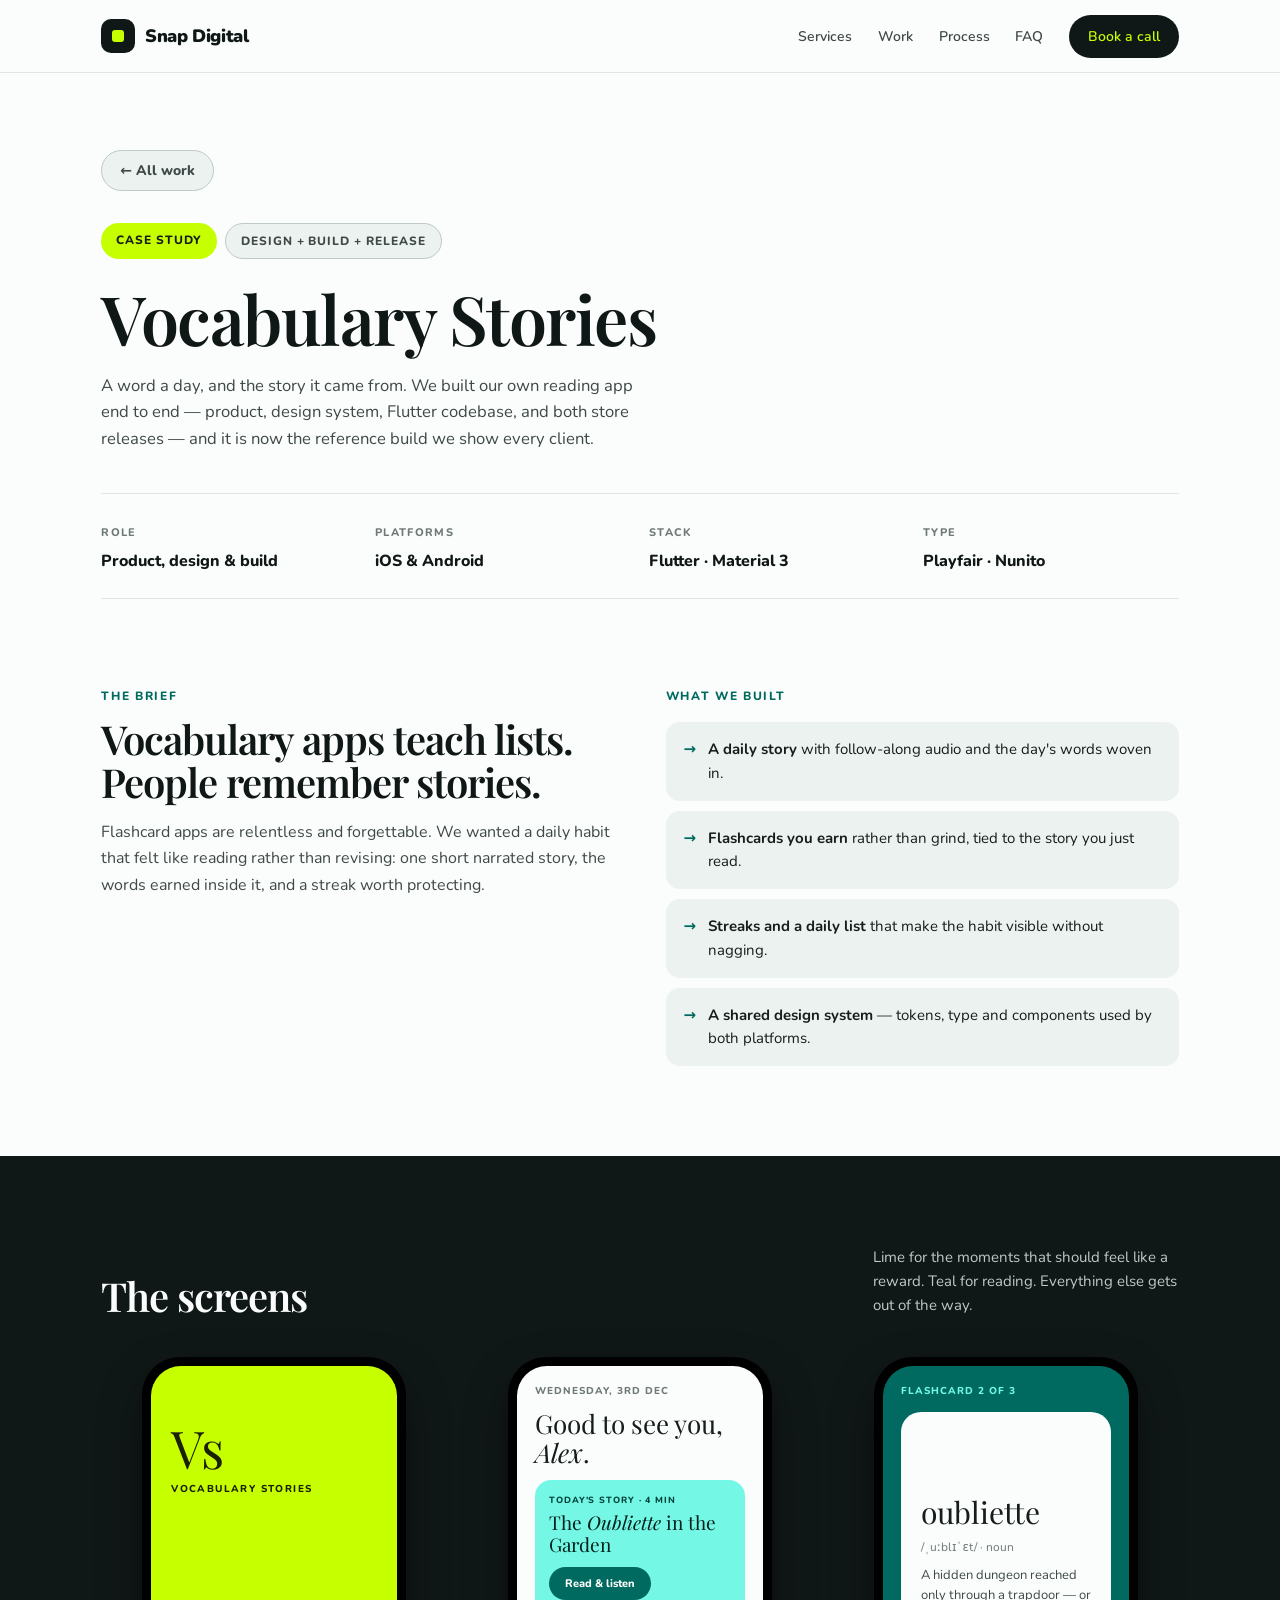
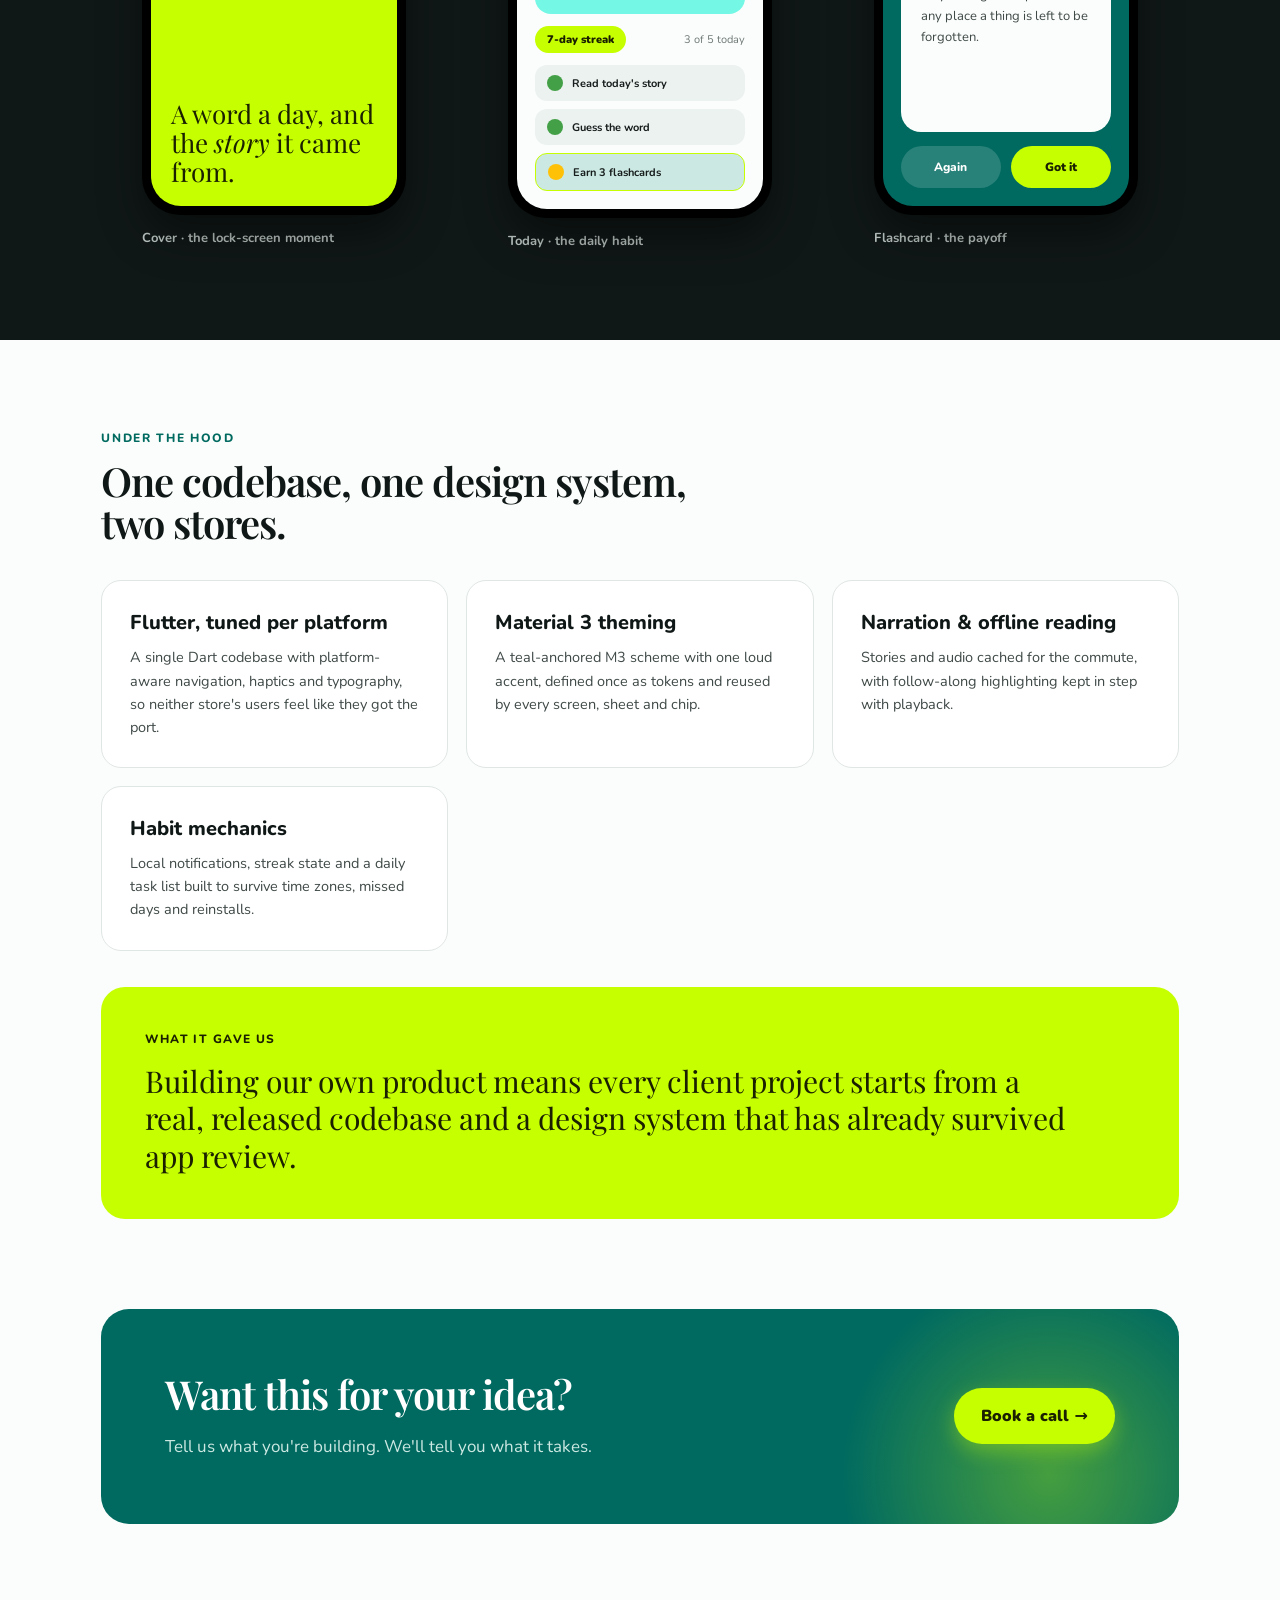
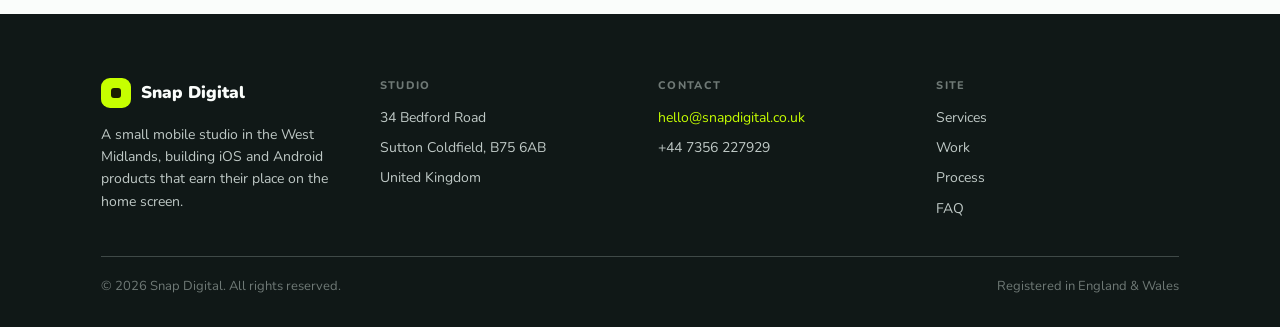
==== vocabulary-stories.html @ cdd76d81 "Redesign: new homepage + Vocabulary Stories case study" ====
<!DOCTYPE html>
<html lang="en">
<head>
<meta charset="UTF-8">
<meta name="viewport" content="width=device-width, initial-scale=1.0">
<title>Vocabulary Stories — case study | Snap Digital</title>
<meta name="description" content="How Snap Digital designed, built and released Vocabulary Stories: a Flutter reading app with narrated stories, streaks and flashcards, on iOS and Android.">
<link rel="canonical" href="https://snapdigital.co.uk/vocabulary-stories.html">
<link rel="preconnect" href="https://fonts.googleapis.com">
<link rel="preconnect" href="https://fonts.gstatic.com" crossorigin>
<link href="https://fonts.googleapis.com/css2?family=Nunito:ital,wght@0,400;0,600;0,700;0,800;0,900;1,700&family=Playfair+Display:ital,wght@0,600;1,600&display=swap" rel="stylesheet">
<link rel="stylesheet" href="styles.css">
</head>
<body>

<header class="site-header">
  <div class="wrap site-header__inner">
    <a class="brand" href="index.html"><span class="brand__mark"><i></i></span> Snap Digital</a>
    <nav class="site-nav" id="siteNav">
      <a href="index.html#services">Services</a>
      <a href="index.html#work">Work</a>
      <a href="index.html#process">Process</a>
      <a href="index.html#faq">FAQ</a>
      <a class="btn btn--sm btn--dark" href="index.html#contact">Book a call</a>
    </nav>
    <button class="menu-btn" id="menuBtn" aria-label="Menu"><span></span><span></span><span></span></button>
  </div>
</header>

<main>
  <section style="padding:clamp(40px,6vw,88px) 0 0">
    <div class="wrap">
      <a class="back" href="index.html#work">← All work</a>
      <div class="chips" style="margin-top:32px">
        <span class="chip" style="background:var(--lime); border:0; font-weight:800; letter-spacing:.08em; font-size:12px">CASE STUDY</span>
        <span class="chip" style="background:var(--surface-2); font-weight:800; letter-spacing:.08em; font-size:12px; color:var(--text-muted)">DESIGN + BUILD + RELEASE</span>
      </div>
      <h1 class="display h1" style="margin-top:24px">Vocabulary Stories</h1>
      <p class="lede" style="margin-top:20px; max-width:56ch">A word a day, and the story it came from. We built our own reading app end to end — product, design system, Flutter codebase, and both store releases — and it is now the reference build we show every client.</p>
      <div class="case-meta">
        <div><span>ROLE</span><p>Product, design &amp; build</p></div>
        <div><span>PLATFORMS</span><p>iOS &amp; Android</p></div>
        <div><span>STACK</span><p>Flutter · Material 3</p></div>
        <div><span>TYPE</span><p>Playfair · Nunito</p></div>
      </div>
    </div>
  </section>

  <section class="section">
    <div class="wrap two-col">
      <div class="reveal">
        <p class="eyebrow">The brief</p>
        <h2 class="display h3" style="margin-top:14px">Vocabulary apps teach lists. People remember stories.</h2>
        <p style="margin-top:16px; font-size:16px; line-height:1.65; color:var(--text-muted)">Flashcard apps are relentless and forgettable. We wanted a daily habit that felt like reading rather than revising: one short narrated story, the words earned inside it, and a streak worth protecting.</p>
      </div>
      <div class="reveal">
        <p class="eyebrow">What we built</p>
        <ul class="bullets">
          <li><span><strong>A daily story</strong> with follow-along audio and the day's words woven in.</span></li>
          <li><span><strong>Flashcards you earn</strong> rather than grind, tied to the story you just read.</span></li>
          <li><span><strong>Streaks and a daily list</strong> that make the habit visible without nagging.</span></li>
          <li><span><strong>A shared design system</strong> — tokens, type and components used by both platforms.</span></li>
        </ul>
      </div>
    </div>
  </section>

  <section class="section section--dark">
    <div class="wrap">
      <div class="section-head reveal">
        <h2 class="display h3">The screens</h2>
        <p>Lime for the moments that should feel like a reward. Teal for reading. Everything else gets out of the way.</p>
      </div>
      <div class="screens reveal">
        <figure>
          <div class="phone">
            <div class="phone__screen" style="background:var(--lime)">
              <div class="vs-mark" style="margin-top:36px">Vs</div>
              <div class="vs-name">VOCABULARY STORIES</div>
              <p class="vs-strap">A word a day, and the <em>story</em> it came from.</p>
            </div>
          </div>
          <figcaption>Cover · the lock-screen moment</figcaption>
        </figure>
        <figure>
          <div class="phone">
            <div class="phone__screen" style="background:var(--surface); gap:12px; padding:18px">
              <p class="mini-label">WEDNESDAY, 3RD DEC</p>
              <p class="mini-greet" style="font-size:26px">Good to see you, <em>Alex</em>.</p>
              <div class="story-card">
                <p class="story-card__kicker">TODAY'S STORY · 4 MIN</p>
                <p class="story-card__title">The <em>Oubliette</em> in the Garden</p>
                <span class="story-card__btn">Read &amp; listen</span>
              </div>
              <div style="display:flex; align-items:center; justify-content:space-between">
                <span class="streak">7-day streak</span>
                <span style="font-size:11px; color:var(--text-faint)">3 of 5 today</span>
              </div>
              <ul class="task-list">
                <li class="task"><i></i> Read today's story</li>
                <li class="task"><i></i> Guess the word</li>
                <li class="task task--next"><i></i> Earn 3 flashcards</li>
              </ul>
            </div>
          </div>
          <figcaption>Today · the daily habit</figcaption>
        </figure>
        <figure>
          <div class="phone">
            <div class="phone__screen" style="background:var(--teal); gap:14px; padding:18px">
              <p style="font-size:10px; font-weight:800; letter-spacing:.1em; color:var(--mint)">FLASHCARD 2 OF 3</p>
              <div style="border-radius:20px; background:var(--surface); padding:20px; flex:1; display:flex; flex-direction:column; justify-content:center; gap:10px">
                <p style="font-family:var(--display); font-size:30px; line-height:1.05">oubliette</p>
                <p style="font-size:12px; color:var(--text-faint)">/ˌuːblɪˈɛt/ · noun</p>
                <p style="font-size:13px; line-height:1.6; color:var(--text-muted)">A hidden dungeon reached only through a trapdoor — or any place a thing is left to be forgotten.</p>
              </div>
              <div style="display:flex; gap:10px">
                <span style="flex:1; text-align:center; padding:13px; border-radius:999px; background:rgba(255,255,255,.16); color:#fff; font-size:12px; font-weight:800">Again</span>
                <span style="flex:1; text-align:center; padding:13px; border-radius:999px; background:var(--lime); color:var(--lime-ink); font-size:12px; font-weight:900">Got it</span>
              </div>
            </div>
          </div>
          <figcaption>Flashcard · the payoff</figcaption>
        </figure>
      </div>
    </div>
  </section>

  <section class="section">
    <div class="wrap">
      <div class="reveal">
        <p class="eyebrow">Under the hood</p>
        <h2 class="display h3" style="margin-top:14px; max-width:26ch">One codebase, one design system, two stores.</h2>
      </div>
      <div class="grid reveal" style="margin-top:36px">
        <article class="card">
          <h3 style="margin-top:0">Flutter, tuned per platform</h3>
          <p>A single Dart codebase with platform-aware navigation, haptics and typography, so neither store's users feel like they got the port.</p>
        </article>
        <article class="card">
          <h3 style="margin-top:0">Material 3 theming</h3>
          <p>A teal-anchored M3 scheme with one loud accent, defined once as tokens and reused by every screen, sheet and chip.</p>
        </article>
        <article class="card">
          <h3 style="margin-top:0">Narration &amp; offline reading</h3>
          <p>Stories and audio cached for the commute, with follow-along highlighting kept in step with playback.</p>
        </article>
        <article class="card">
          <h3 style="margin-top:0">Habit mechanics</h3>
          <p>Local notifications, streak state and a daily task list built to survive time zones, missed days and reinstalls.</p>
        </article>
      </div>
      <div class="quote reveal">
        <div>WHAT IT GAVE US</div>
        <p>Building our own product means every client project starts from a real, released codebase and a design system that has already survived app review.</p>
      </div>
    </div>
  </section>

  <section style="padding:0 0 clamp(56px,7vw,96px)">
    <div class="wrap">
      <div class="cta reveal" style="display:flex; flex-wrap:wrap; gap:24px; align-items:center; justify-content:space-between">
        <div style="position:relative; z-index:1">
          <h2 style="font-size:clamp(26px,3.2vw,40px)">Want this for your idea?</h2>
          <p>Tell us what you're building. We'll tell you what it takes.</p>
        </div>
        <a class="btn btn--lime" style="position:relative; z-index:1" href="index.html#contact">Book a call →</a>
      </div>
    </div>
  </section>
</main>

<footer class="site-footer">
  <div class="wrap">
    <div class="grid-4">
      <div>
        <span class="footer-brand"><span class="footer-brand__mark"><i></i></span> Snap Digital</span>
        <p style="margin-top:16px; max-width:34ch">A small mobile studio in the West Midlands, building iOS and Android products that earn their place on the home screen.</p>
      </div>
      <div>
        <h4>STUDIO</h4>
        <ul><li>34 Bedford Road</li><li>Sutton Coldfield, B75 6AB</li><li>United Kingdom</li></ul>
      </div>
      <div>
        <h4>CONTACT</h4>
        <ul>
          <li><a class="lime" href="mailto:hello@snapdigital.co.uk">hello@snapdigital.co.uk</a></li>
          <li><a href="tel:+447356227929">+44 7356 227929</a></li>
        </ul>
      </div>
      <div>
        <h4>SITE</h4>
        <ul>
          <li><a href="index.html#services">Services</a></li>
          <li><a href="index.html#work">Work</a></li>
          <li><a href="index.html#process">Process</a></li>
          <li><a href="index.html#faq">FAQ</a></li>
        </ul>
      </div>
    </div>
    <div class="footer-bottom">
      <span>© 2026 Snap Digital. All rights reserved.</span>
      <span>Registered in England &amp; Wales</span>
    </div>
  </div>
</footer>

<button class="to-top" id="toTop" aria-label="Back to top">↑</button>
<script src="site.js"></script>
</body>
</html>
---- styles.css ----
/* Snap Digital — redesign 2026
   Palette, type and spacing taken from the Vocabulary Stories design system. */

:root {
  --lime: #C6FF00;
  --lime-ink: #1A2000;
  --ink: #101817;
  --teal: #006A60;
  --teal-deep: #00443E;
  --mint: #74F8E5;
  --mint-soft: #CCE8E2;
  --surface: #FAFDFB;
  --surface-2: #ECF2F0;
  --line: #E0E6E4;
  --line-2: #BFC9C6;
  --text: #161D1C;
  --text-muted: #3F4947;
  --text-faint: #6F7976;
  --display: 'Playfair Display', Georgia, serif;
  --body: 'Nunito', system-ui, -apple-system, sans-serif;
  --ease: cubic-bezier(.2, 0, 0, 1);
}

*, *::before, *::after { box-sizing: border-box; }
html { scroll-behavior: smooth; }
body {
  margin: 0;
  background: var(--surface);
  color: var(--text);
  font-family: var(--body);
  -webkit-font-smoothing: antialiased;
  text-rendering: optimizeLegibility;
  overflow-x: hidden;
}
h1, h2, h3, h4, p, ul { margin: 0; }
ul { padding: 0; list-style: none; }
img { max-width: 100%; display: block; }
a { color: var(--teal); text-decoration: none; transition: color .2s var(--ease); }
a:hover { color: var(--teal-deep); }
button { font-family: inherit; cursor: pointer; }

.wrap { max-width: 1180px; margin: 0 auto; padding: 0 clamp(20px, 4vw, 56px); }
.section { padding: clamp(56px, 7vw, 104px) 0; }
.eyebrow { font-size: 12px; font-weight: 800; letter-spacing: .14em; color: var(--teal); text-transform: uppercase; }
.eyebrow--lime { color: var(--lime); }
.display {
  font-family: var(--display); font-weight: 600; line-height: 1.06;
  letter-spacing: -1px; color: var(--ink); text-wrap: pretty;
}
.h1 { font-size: clamp(38px, 5.4vw, 68px); line-height: 1.03; letter-spacing: -1.5px; }
.h2 { font-size: clamp(30px, 3.6vw, 46px); }
.h3 { font-size: clamp(26px, 3.2vw, 40px); }
.lede { font-size: clamp(16px, 1.3vw, 19px); line-height: 1.6; color: var(--text-muted); text-wrap: pretty; }
.mark { background: linear-gradient(180deg, transparent 62%, var(--lime) 62%); font-style: italic; }

/* Buttons ---------------------------------------------------------------- */
.btn {
  display: inline-flex; align-items: center; gap: 10px;
  padding: 16px 26px; border-radius: 999px; border: 1px solid transparent;
  font-weight: 800; font-size: 16px; transition: all .22s var(--ease);
}
.btn--lime { background: var(--lime); color: var(--lime-ink); font-weight: 900; box-shadow: 0 8px 20px rgba(198,255,0,.35); }
.btn--lime:hover { background: #B2E600; color: var(--lime-ink); transform: translateY(-2px); }
.btn--ghost { border-color: var(--ink); color: var(--ink); }
.btn--ghost:hover { background: var(--ink); color: var(--surface); }
.btn--sm { padding: 11px 18px; font-size: 14px; font-weight: 800; }
.btn--dark { background: var(--ink); color: var(--lime); }
.btn--dark:hover { background: var(--teal); color: var(--lime); }
.btn--onteal { border-color: rgba(255,255,255,.45); color: #fff; }
.btn--onteal:hover { background: rgba(255,255,255,.14); color: #fff; }

/* Header ----------------------------------------------------------------- */
.site-header {
  position: sticky; top: 0; z-index: 60;
  background: rgba(250,253,251,.85); backdrop-filter: blur(14px);
  border-bottom: 1px solid var(--line);
}
.site-header__inner { display: flex; align-items: center; justify-content: space-between; gap: 24px; height: 72px; }
.brand { display: flex; align-items: center; gap: 10px; font-weight: 900; font-size: 18px; letter-spacing: -.4px; color: var(--ink); }
.brand:hover { color: var(--ink); }
.brand__mark { width: 34px; height: 34px; border-radius: 10px; background: var(--ink); display: grid; place-items: center; }
.brand__mark i { width: 12px; height: 12px; border-radius: 3px; background: var(--lime); display: block; }
.site-nav { display: flex; align-items: center; gap: clamp(14px, 2vw, 30px); }
.site-nav a { font-weight: 600; font-size: 14px; color: var(--text-muted); }
.site-nav a:hover { color: var(--ink); }
.site-nav a.btn { color: var(--lime); }
.menu-btn { display: none; width: 44px; height: 44px; border: 1px solid var(--line-2); border-radius: 12px; background: transparent; }
.menu-btn span { display: block; width: 18px; height: 2px; margin: 3px auto; background: var(--ink); }

/* Hero ------------------------------------------------------------------- */
.hero { position: relative; padding: clamp(48px, 7vw, 104px) 0 clamp(40px, 5vw, 72px); overflow: hidden; }
.hero__glow {
  position: absolute; top: -140px; right: -120px; width: 520px; height: 520px; border-radius: 999px;
  background: radial-gradient(circle, rgba(198,255,0,.42), rgba(198,255,0,0) 68%);
  animation: glow 9s ease-in-out infinite; pointer-events: none;
}
.hero__grid { position: relative; display: grid; grid-template-columns: 1fr; gap: clamp(32px, 5vw, 64px); align-items: center; }
.pill {
  display: inline-flex; align-items: center; gap: 9px; padding: 7px 14px 7px 10px; border-radius: 999px;
  background: var(--surface-2); border: 1px solid var(--line-2);
  font-size: 12px; font-weight: 700; letter-spacing: .06em; text-transform: uppercase; color: var(--text-muted);
}
.pill i { width: 8px; height: 8px; border-radius: 999px; background: #43A047; animation: blink 2.4s ease-in-out infinite; }
.hero__cta { display: flex; flex-wrap: wrap; gap: 12px; margin-top: 32px; }
.hero__note { margin-top: 16px; font-size: 13px; color: var(--text-faint); }
.hero__art { position: relative; display: flex; justify-content: center; align-items: flex-end; gap: 16px; min-height: 480px; }
.hero__art::before { content: ""; position: absolute; inset: auto 0 0 0; height: 320px; border-radius: 32px; background: var(--surface-2); }

/* Phone mockups ---------------------------------------------------------- */
.phone { position: relative; border-radius: 38px; background: var(--ink); padding: 9px; box-shadow: 0 26px 60px rgba(0,0,0,.26); flex: 0 1 auto; }
.phone__screen { border-radius: 30px; overflow: hidden; padding: 20px; display: flex; flex-direction: column; }
.phone--a { width: clamp(190px, 46%, 246px); animation: float 8s ease-in-out infinite; }
.phone--a .phone__screen { background: var(--lime); min-height: 470px; }
.phone--b { width: clamp(165px, 40%, 214px); margin-bottom: 38px; animation: float-b 8s ease-in-out infinite; }
.phone--b .phone__screen { background: var(--surface); min-height: 420px; gap: 12px; padding: 16px; }
.status { display: flex; justify-content: space-between; align-items: center; font-size: 12px; font-weight: 800; color: var(--lime-ink); }
.status__notch { width: 62px; height: 18px; border-radius: 999px; background: var(--lime-ink); }
.status__battery { width: 24px; height: 12px; border-radius: 3px; border: 1.5px solid var(--lime-ink); padding: 1.5px; }
.status__battery i { display: block; width: 70%; height: 100%; border-radius: 1px; background: var(--lime-ink); }
.vs-mark { font-family: var(--display); font-size: 52px; line-height: 1; color: var(--lime-ink); margin-top: 34px; }
.vs-name { margin-top: 8px; font-size: 10px; font-weight: 800; letter-spacing: .14em; color: var(--lime-ink); }
.vs-strap { margin-top: auto; font-family: var(--display); font-size: 26px; line-height: 1.12; color: var(--lime-ink); }
.mini-label { font-size: 10px; font-weight: 800; letter-spacing: .1em; color: var(--text-faint); }
.mini-greet { font-family: var(--display); font-size: 24px; line-height: 1.1; color: var(--text); }
.story-card { border-radius: 16px; background: var(--mint); padding: 14px; }
.story-card__kicker { font-size: 9px; font-weight: 800; letter-spacing: .1em; color: var(--teal-deep); }
.story-card__title { margin-top: 6px; font-family: var(--display); font-size: 19px; line-height: 1.15; color: #00201C; }
.story-card__btn { margin-top: 12px; display: inline-flex; padding: 9px 16px; border-radius: 999px; background: var(--teal); color: #fff; font-size: 11px; font-weight: 800; }
.streak { display: inline-flex; align-self: flex-start; padding: 6px 12px; border-radius: 999px; background: var(--lime); font-size: 11px; font-weight: 900; color: var(--lime-ink); }
.task-list { display: flex; flex-direction: column; gap: 8px; }
.task { display: flex; align-items: center; gap: 9px; padding: 10px 12px; border-radius: 12px; background: var(--surface-2); font-size: 11px; font-weight: 700; }
.task i { width: 16px; height: 16px; border-radius: 999px; background: #43A047; }
.task--next { background: var(--mint-soft); border: 1px solid var(--lime); }
.task--next i { background: #FFC107; }

/* Marquee ---------------------------------------------------------------- */
.marquee { background: var(--ink); padding: 18px 0; overflow: hidden; border-top: 1px solid var(--line); border-bottom: 1px solid var(--line); }
.marquee__track { display: flex; width: max-content; animation: scroll 28s linear infinite; }
.marquee__group { display: flex; align-items: center; gap: 40px; padding-right: 40px; }
.marquee__group span { font-size: 14px; font-weight: 800; letter-spacing: .14em; color: #DAE5E2; white-space: nowrap; }
.marquee__group span.on { color: var(--lime); }
.marquee__group span.alt { color: var(--mint); }
.marquee__group b { color: #4A635F; font-weight: 400; }

/* Cards ------------------------------------------------------------------ */
.grid { display: grid; grid-template-columns: repeat(auto-fit, minmax(min(268px, 100%), 1fr)); gap: 18px; }
.card { padding: 28px; border-radius: 20px; background: #fff; border: 1px solid var(--line); transition: transform .24s var(--ease), box-shadow .24s var(--ease); }
.card:hover { transform: translateY(-6px); box-shadow: 0 14px 30px rgba(0,0,0,.10); }
.card__num { width: 44px; height: 44px; border-radius: 14px; background: var(--mint-soft); display: grid; place-items: center; font-weight: 900; color: var(--teal-deep); }
.card h3 { margin-top: 20px; font-size: 20px; font-weight: 800; color: var(--ink); }
.card p { margin-top: 10px; font-size: 14.5px; line-height: 1.6; color: var(--text-muted); }
.card--dark { background: var(--ink); border-color: var(--ink); }
.card--dark .card__num { background: var(--lime); color: var(--lime-ink); }
.card--dark h3 { color: var(--surface); }
.card--dark p { color: var(--line-2); }
.card--wide { grid-column: 1 / -1; background: var(--surface-2); border-color: var(--line-2); display: flex; flex-wrap: wrap; gap: 20px; align-items: center; justify-content: space-between; }
.card--wide:hover { transform: none; box-shadow: none; }
.chips { display: flex; flex-wrap: wrap; gap: 8px; }
.chip { padding: 9px 15px; border-radius: 999px; background: #fff; border: 1px solid var(--line-2); font-size: 13px; font-weight: 700; }
.section-head { display: flex; flex-wrap: wrap; gap: 24px; align-items: flex-end; justify-content: space-between; }
.section-head p { max-width: 34ch; font-size: 15px; line-height: 1.6; color: var(--text-muted); }

/* Work ------------------------------------------------------------------- */
.section--dark { background: var(--ink); }
.section--dark .display { color: var(--surface); }
.section--dark .section-head p { color: var(--line-2); }
.case {
  display: grid; grid-template-columns: repeat(auto-fit, minmax(min(300px, 100%), 1fr));
  border-radius: 28px; overflow: hidden; background: var(--lime); transition: transform .3s var(--ease);
}
.case:hover { transform: translateY(-6px); }
.case__body { padding: clamp(28px, 4vw, 48px); display: flex; flex-direction: column; justify-content: space-between; gap: 32px; }
.case__tag { display: inline-flex; padding: 6px 13px; border-radius: 999px; background: var(--lime-ink); color: var(--lime); font-size: 11px; font-weight: 800; letter-spacing: .1em; }
.case__title { margin-top: 24px; font-family: var(--display); font-weight: 600; font-size: clamp(30px, 3.4vw, 44px); line-height: 1.05; letter-spacing: -1px; color: var(--lime-ink); }
.case__body p { margin-top: 16px; max-width: 44ch; font-size: 16px; line-height: 1.6; color: var(--lime-ink); }
.case__meta { display: flex; flex-wrap: wrap; gap: 8px; align-items: center; }
.case__meta .chip { background: rgba(26,32,0,.1); border: 0; font-weight: 800; color: var(--lime-ink); }
.case__more { margin-left: auto; font-weight: 900; color: var(--lime-ink); }
.case__art { position: relative; min-height: 320px; background: var(--lime-ink); display: flex; align-items: flex-end; justify-content: center; padding: 36px 24px 0; }
.nda { margin-top: 18px; padding: 24px 28px; border-radius: 20px; border: 1px dashed #4A635F; display: flex; flex-wrap: wrap; gap: 16px; align-items: center; justify-content: space-between; }
.nda p { max-width: 62ch; font-size: 15px; line-height: 1.6; color: var(--line-2); }
.nda a { font-weight: 800; color: var(--lime); }
.nda a:hover { color: var(--surface); }

/* Process ---------------------------------------------------------------- */
.step { padding: 26px; border-radius: 20px; background: var(--surface-2); border-top: 4px solid var(--teal); }
.step__num { font-size: 12px; font-weight: 800; letter-spacing: .1em; color: var(--teal); }
.step h3 { margin-top: 12px; font-size: 19px; font-weight: 800; color: var(--ink); }
.step p { margin-top: 10px; font-size: 14px; line-height: 1.6; color: var(--text-muted); }
.step--dark { background: var(--ink); border-top-color: var(--lime); }
.step--dark .step__num { color: var(--lime); }
.step--dark h3 { color: var(--surface); }
.step--dark p { color: var(--line-2); }

/* FAQ -------------------------------------------------------------------- */
.section--tint { background: var(--surface-2); }
.faq { max-width: 900px; margin: 40px auto 0; display: flex; flex-direction: column; gap: 10px; }
.faq__item { border-radius: 16px; background: var(--surface); border: 1px solid var(--line-2); overflow: hidden; }
.faq__q {
  width: 100%; display: flex; gap: 16px; align-items: center; justify-content: space-between;
  padding: 20px 22px; background: transparent; border: 0; text-align: left;
  font-size: 16.5px; font-weight: 800; color: var(--ink);
}
.faq__q span { font-size: 22px; color: var(--teal); transition: transform .2s var(--ease); }
.faq__item.open .faq__q span { transform: rotate(45deg); }
.faq__a { display: none; padding: 0 22px 22px; font-size: 15px; line-height: 1.65; color: var(--text-muted); }
.faq__item.open .faq__a { display: block; }

/* Contact / CTA ---------------------------------------------------------- */
.cta { position: relative; overflow: hidden; border-radius: 28px; background: var(--teal); padding: clamp(32px, 5vw, 64px); }
.cta::after {
  content: ""; position: absolute; bottom: -160px; right: -80px; width: 420px; height: 420px; border-radius: 999px;
  background: radial-gradient(circle, rgba(198,255,0,.35), rgba(198,255,0,0) 70%); animation: glow 11s ease-in-out infinite;
}
.cta__grid { position: relative; z-index: 1; display: grid; grid-template-columns: repeat(auto-fit, minmax(min(300px, 100%), 1fr)); gap: 40px; align-items: center; }
.cta h2 { font-family: var(--display); font-weight: 600; font-size: clamp(32px, 4vw, 52px); line-height: 1.05; letter-spacing: -1px; color: #fff; text-wrap: pretty; }
.cta p { margin-top: 18px; max-width: 46ch; font-size: 17px; line-height: 1.6; color: var(--mint-soft); }
.cta__actions { display: flex; flex-wrap: wrap; gap: 12px; margin-top: 32px; }
.cta__cards { display: flex; flex-direction: column; gap: 12px; }
.cta__card { padding: 20px 22px; border-radius: 18px; background: rgba(255,255,255,.1); border: 1px solid rgba(255,255,255,.2); }
.cta__card div { font-size: 11px; font-weight: 800; letter-spacing: .12em; color: var(--mint); }
.cta__card a, .cta__card p { margin-top: 6px; font-size: 17px; font-weight: 800; color: #fff; line-height: 1.5; }
.cta__card a:hover { color: var(--lime); }

/* Footer ----------------------------------------------------------------- */
.site-footer { background: var(--ink); padding: clamp(40px, 5vw, 64px) 0 32px; }
.site-footer .grid-4 { display: grid; grid-template-columns: repeat(auto-fit, minmax(min(220px, 100%), 1fr)); gap: 36px; }
.site-footer p, .site-footer li { font-size: 14px; line-height: 1.6; color: var(--line-2); }
.site-footer h4 { font-size: 11px; font-weight: 800; letter-spacing: .12em; color: var(--text-faint); }
.site-footer ul { margin-top: 14px; display: flex; flex-direction: column; gap: 8px; }
.site-footer a { color: var(--line-2); font-size: 14px; }
.site-footer a:hover { color: var(--surface); }
.site-footer a.lime { color: var(--lime); }
.footer-brand { display: flex; align-items: center; gap: 10px; font-weight: 900; font-size: 17px; color: var(--surface); }
.footer-brand__mark { width: 30px; height: 30px; border-radius: 9px; background: var(--lime); display: grid; place-items: center; }
.footer-brand__mark i { width: 10px; height: 10px; border-radius: 3px; background: var(--lime-ink); display: block; }
.footer-bottom { margin-top: 36px; padding-top: 20px; border-top: 1px solid var(--text-muted); display: flex; flex-wrap: wrap; gap: 12px; justify-content: space-between; font-size: 13px; color: var(--text-faint); }

/* Case study page -------------------------------------------------------- */
.case-meta { margin-top: 40px; display: grid; grid-template-columns: repeat(auto-fit, minmax(min(180px, 100%), 1fr)); gap: 18px; padding: 26px 0; border-top: 1px solid var(--line); border-bottom: 1px solid var(--line); }
.case-meta div span { font-size: 11px; font-weight: 800; letter-spacing: .12em; color: var(--text-faint); }
.case-meta div p { margin-top: 8px; font-size: 16px; font-weight: 800; color: var(--ink); }
.two-col { display: grid; grid-template-columns: repeat(auto-fit, minmax(min(300px, 100%), 1fr)); gap: clamp(28px, 4vw, 56px); }
.bullets { margin-top: 18px; display: flex; flex-direction: column; gap: 10px; }
.bullets li { display: flex; gap: 12px; padding: 16px 18px; border-radius: 14px; background: var(--surface-2); font-size: 15px; line-height: 1.55; color: var(--text); }
.bullets li::before { content: "→"; font-weight: 900; color: var(--teal); }
.screens { margin-top: 40px; display: grid; grid-template-columns: repeat(auto-fit, minmax(min(230px, 100%), 1fr)); gap: 20px; justify-items: center; }
.screens figure { margin: 0; width: 100%; max-width: 264px; }
.screens figcaption { margin-top: 14px; font-size: 13px; font-weight: 700; color: var(--line-2); }
.screens .phone { animation: none; width: 100%; box-shadow: 0 20px 44px rgba(0,0,0,.45); background: #000; }
.screens .phone__screen { min-height: 440px; }
.quote { margin-top: 36px; padding: clamp(26px, 4vw, 44px); border-radius: 24px; background: var(--lime); }
.quote p { margin-top: 16px; max-width: 60ch; font-family: var(--display); font-size: clamp(20px, 2.4vw, 30px); line-height: 1.25; color: var(--lime-ink); text-wrap: pretty; }
.quote div { font-size: 12px; font-weight: 800; letter-spacing: .12em; color: var(--lime-ink); }
.back { display: inline-flex; align-items: center; gap: 8px; padding: 10px 18px; border-radius: 999px; background: var(--surface-2); border: 1px solid var(--line-2); font-size: 14px; font-weight: 800; color: var(--text-muted); }
.back:hover { background: var(--ink); color: var(--lime); border-color: var(--ink); }

/* Utilities, chrome, motion --------------------------------------------- */
.reveal { opacity: 0; transform: translateY(22px); transition: opacity .6s var(--ease), transform .6s var(--ease); }
.reveal.in { opacity: 1; transform: none; }
@media (prefers-reduced-motion: reduce) {
  .reveal { opacity: 1; transform: none; transition: none; }
  .marquee__track, .phone, .hero__glow, .cta::after { animation: none !important; }
}
.cookie {
  position: fixed; left: 0; right: 0; bottom: 0; z-index: 90; transform: translateY(110%);
  transition: transform .3s var(--ease); background: #fff; box-shadow: 0 -6px 24px rgba(0,0,0,.12); padding: 16px 0;
}
.cookie.show { transform: translateY(0); }
.cookie__inner { display: flex; flex-wrap: wrap; gap: 16px; align-items: center; justify-content: space-between; }
.cookie p { font-size: 14px; color: var(--text-muted); max-width: 62ch; }
.to-top {
  position: fixed; right: 24px; bottom: 24px; z-index: 80; width: 48px; height: 48px; border-radius: 999px;
  border: 0; background: var(--ink); color: var(--lime); font-size: 18px; opacity: 0; pointer-events: none;
  transition: opacity .3s var(--ease); box-shadow: 0 8px 20px rgba(0,0,0,.25);
}
.to-top.show { opacity: 1; pointer-events: auto; }

@keyframes scroll { from { transform: translateX(0); } to { transform: translateX(-50%); } }
@keyframes float { 0%, 100% { transform: translateY(0) rotate(-1.5deg); } 50% { transform: translateY(-18px) rotate(-1.5deg); } }
@keyframes float-b { 0%, 100% { transform: translateY(-10px) rotate(3deg); } 50% { transform: translateY(8px) rotate(3deg); } }
@keyframes glow { 0%, 100% { opacity: .55; transform: scale(1); } 50% { opacity: .9; transform: scale(1.08); } }
@keyframes blink { 0%, 100% { opacity: 1; } 50% { opacity: .25; } }

@media (min-width: 1024px) {
  .hero__grid { grid-template-columns: 1fr 1fr; }
}
@media (max-width: 760px) {
  .site-nav { display: none; }
  .site-nav.open {
    display: flex; position: absolute; top: 72px; left: 0; right: 0; flex-direction: column; align-items: stretch;
    gap: 4px; padding: 16px clamp(20px, 4vw, 56px) 24px; background: var(--surface); border-bottom: 1px solid var(--line);
  }
  .site-nav.open a { padding: 12px 0; font-size: 16px; }
  .site-nav.open a.btn { justify-content: center; margin-top: 8px; }
  .menu-btn { display: block; }
  .hero__art { min-height: 420px; }
  .case__more { margin-left: 0; }
}
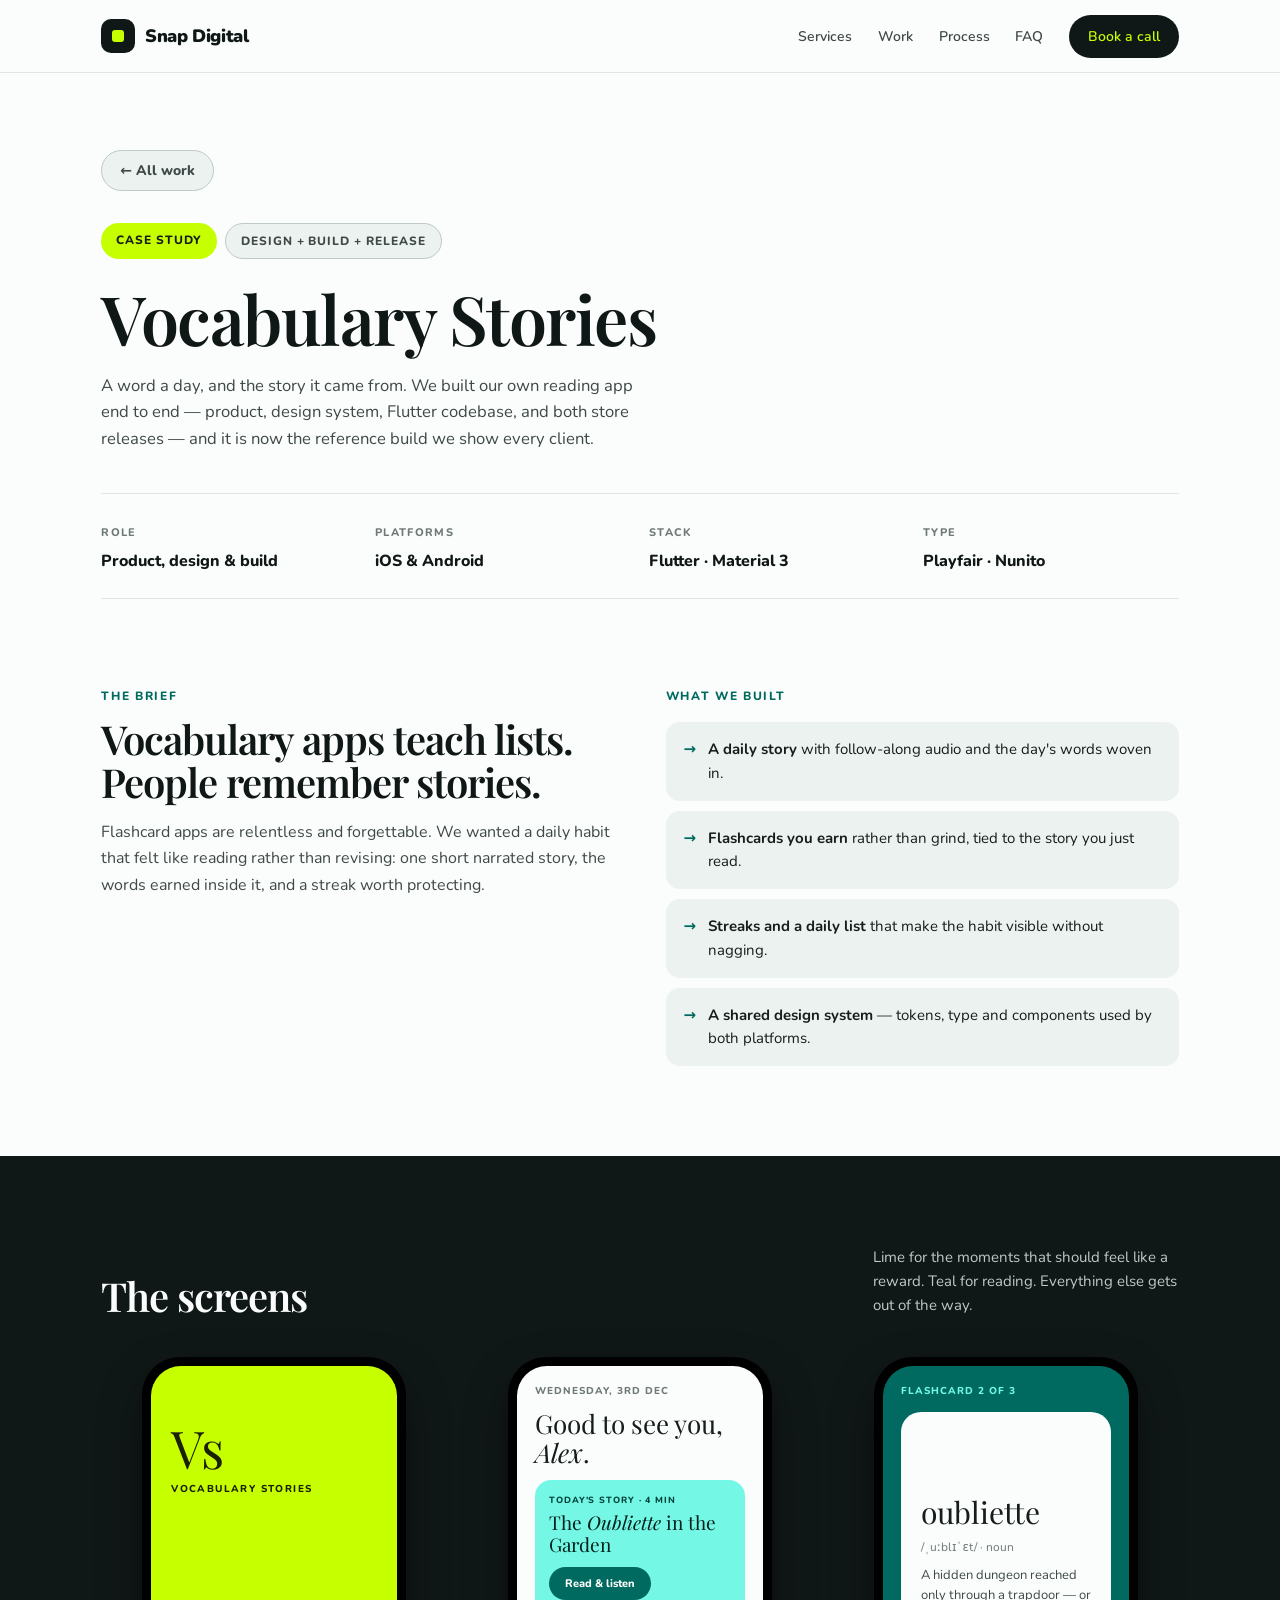
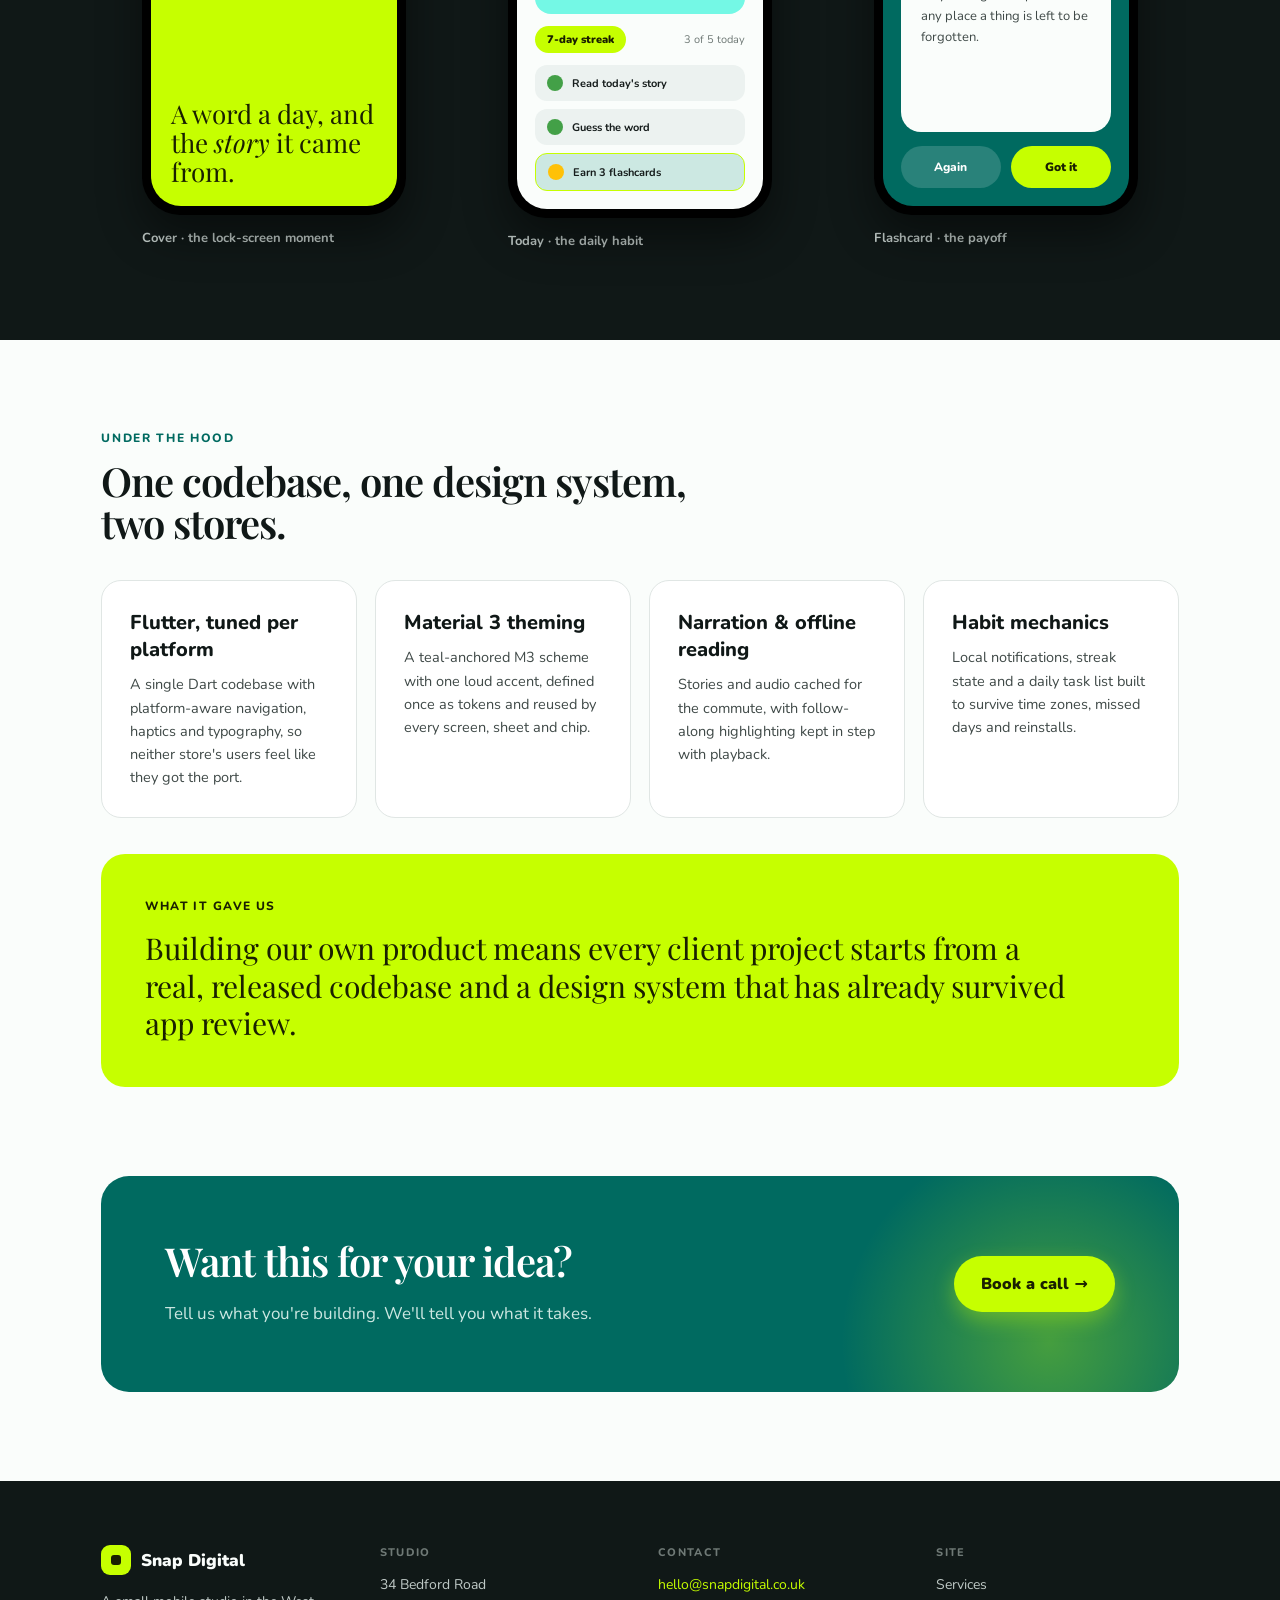
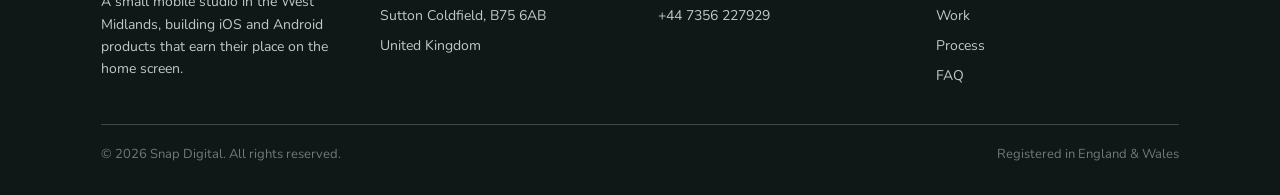
==== commit 6a52f5a2: "Even card rows: 4 across, then 2x2, then 1" ====
--- a/vocabulary-stories.html
+++ b/vocabulary-stories.html
@@ -132,7 +132,7 @@
         <p class="eyebrow">Under the hood</p>
         <h2 class="display h3" style="margin-top:14px; max-width:26ch">One codebase, one design system, two stores.</h2>
       </div>
-      <div class="grid reveal" style="margin-top:36px">
+      <div class="grid grid--4 reveal" style="margin-top:36px">
         <article class="card">
           <h3 style="margin-top:0">Flutter, tuned per platform</h3>
           <p>A single Dart codebase with platform-aware navigation, haptics and typography, so neither store's users feel like they got the port.</p>
--- a/styles.css
+++ b/styles.css
@@ -143,7 +143,10 @@
 .marquee__group b { color: #4A635F; font-weight: 400; }
 
 /* Cards ------------------------------------------------------------------ */
-.grid { display: grid; grid-template-columns: repeat(auto-fit, minmax(min(268px, 100%), 1fr)); gap: 18px; }
+.grid { display: grid; grid-template-columns: repeat(auto-fit, minmax(min(200px, 100%), 1fr)); gap: 18px; }
+.grid--4 { grid-template-columns: repeat(4, minmax(0, 1fr)); }
+@media (max-width: 1040px) { .grid--4 { grid-template-columns: repeat(2, minmax(0, 1fr)); } }
+@media (max-width: 560px) { .grid--4 { grid-template-columns: minmax(0, 1fr); } }
 .card { padding: 28px; border-radius: 20px; background: #fff; border: 1px solid var(--line); transition: transform .24s var(--ease), box-shadow .24s var(--ease); }
 .card:hover { transform: translateY(-6px); box-shadow: 0 14px 30px rgba(0,0,0,.10); }
 .card__num { width: 44px; height: 44px; border-radius: 14px; background: var(--mint-soft); display: grid; place-items: center; font-weight: 900; color: var(--teal-deep); }
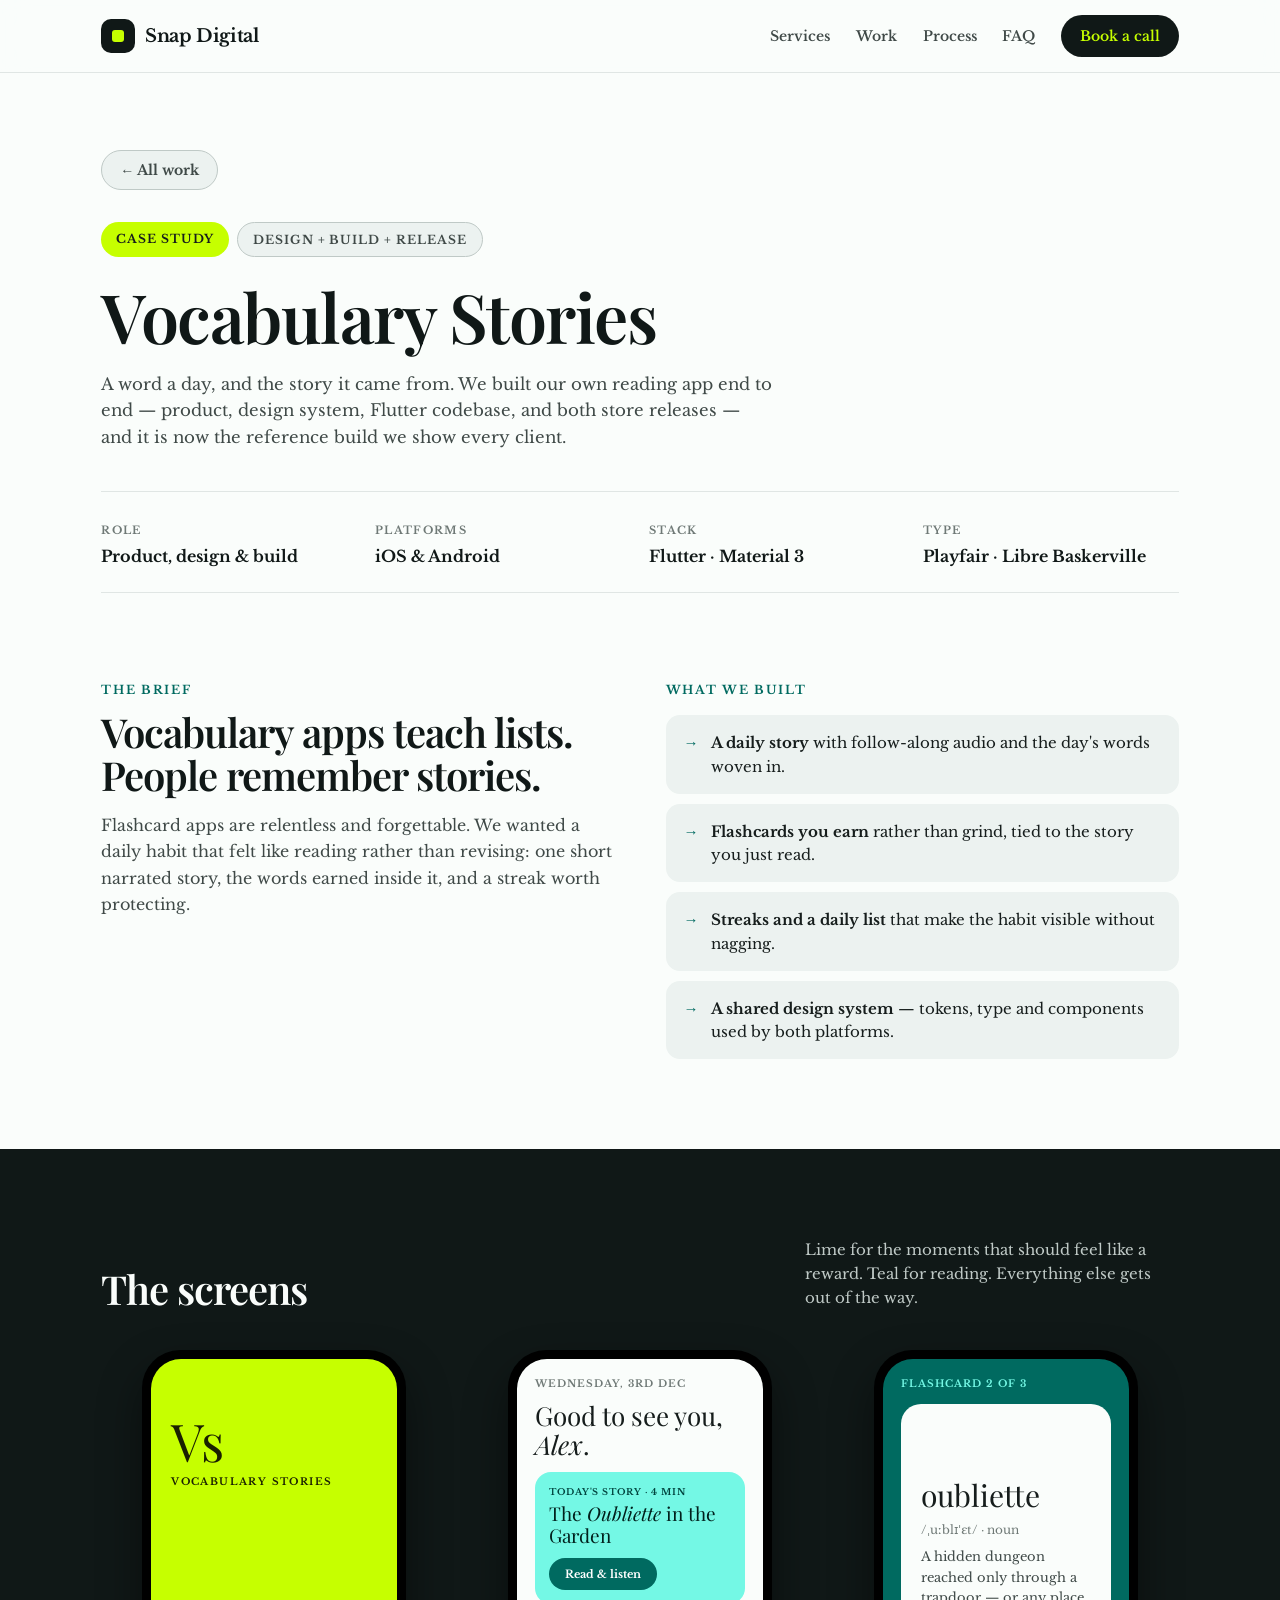
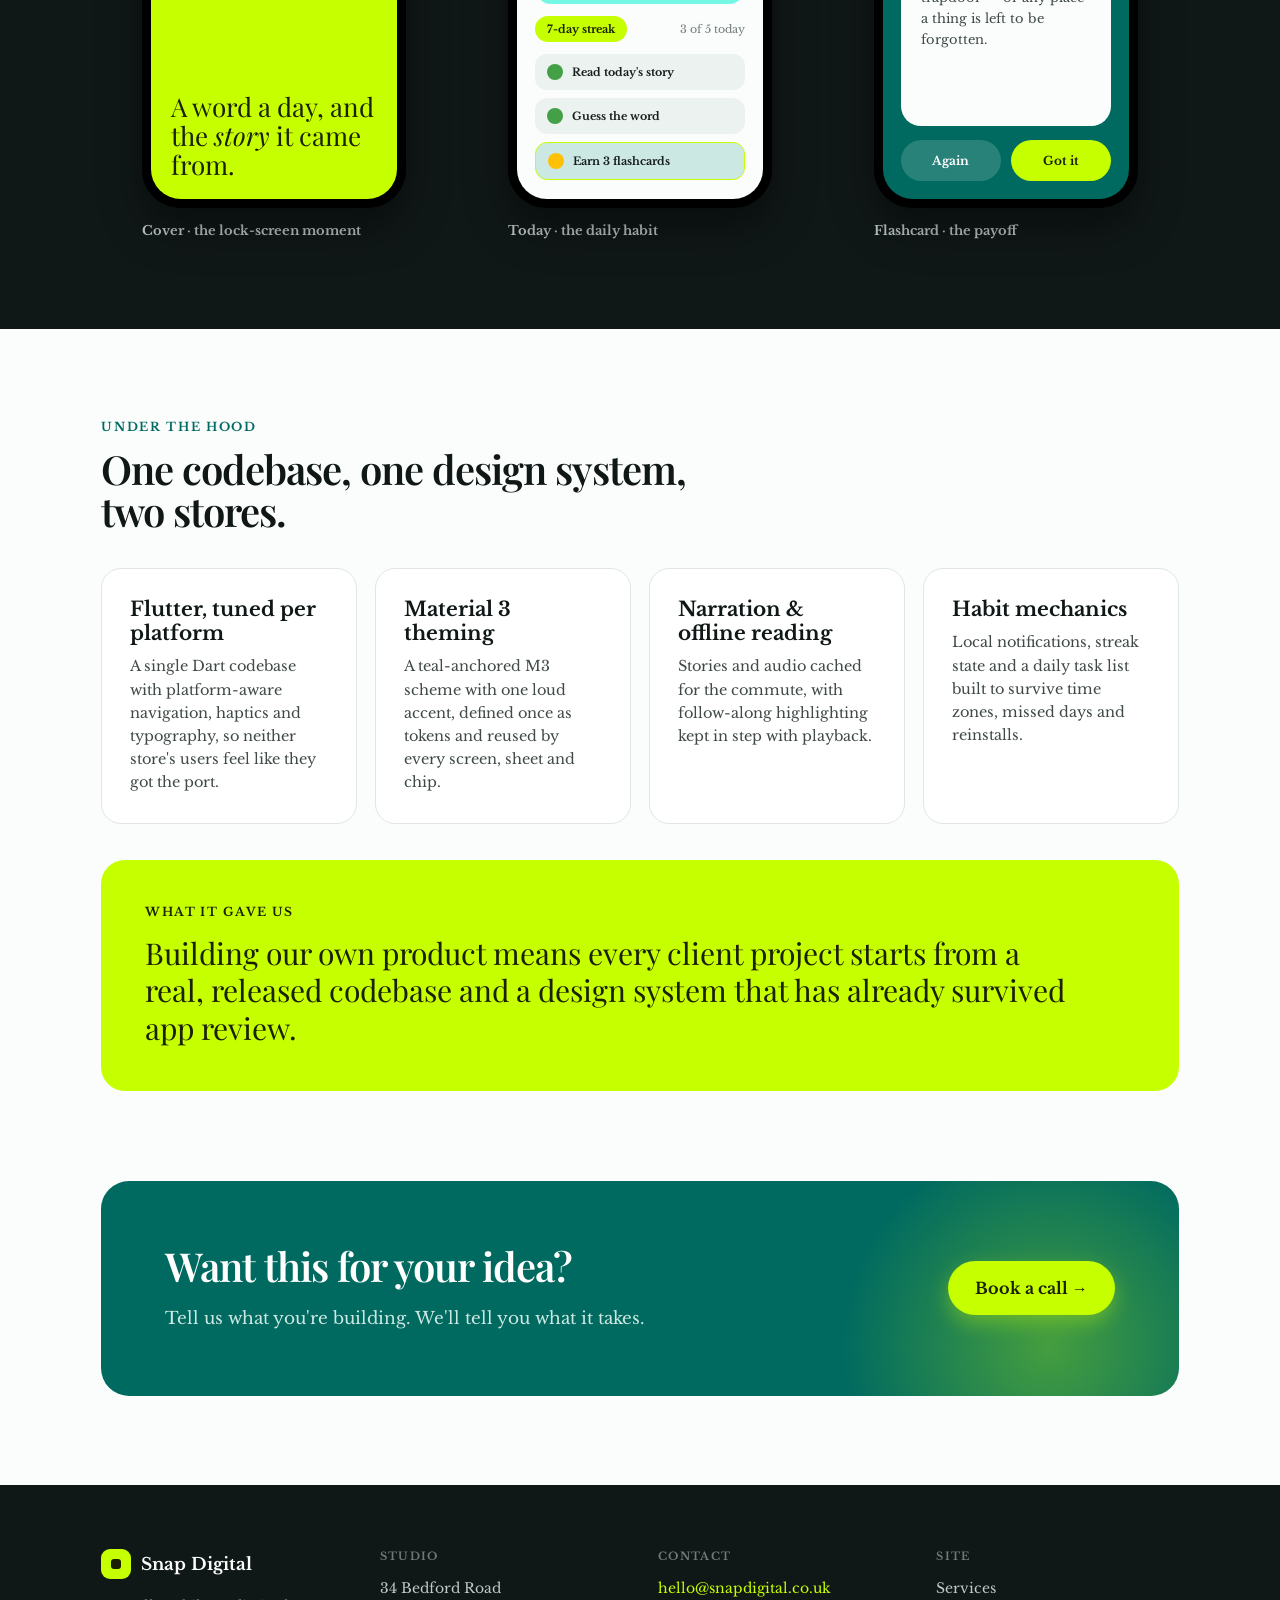
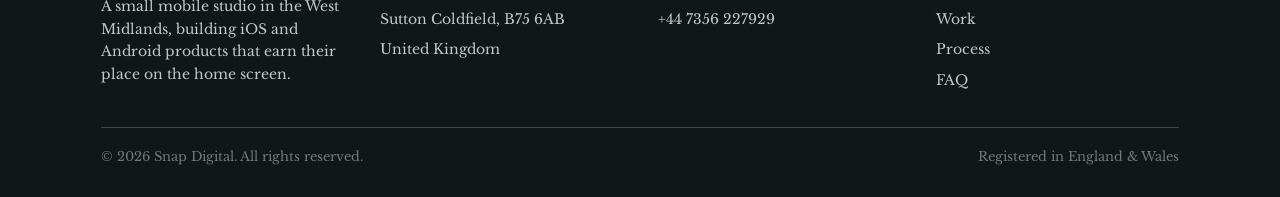
==== commit 0a85fcfa: "Swap body font from Nunito to Libre Baskerville Playfair Display is unchanged for display headings. " ====
--- a/vocabulary-stories.html
+++ b/vocabulary-stories.html
@@ -8,7 +8,7 @@
 <link rel="canonical" href="https://snapdigital.co.uk/vocabulary-stories.html">
 <link rel="preconnect" href="https://fonts.googleapis.com">
 <link rel="preconnect" href="https://fonts.gstatic.com" crossorigin>
-<link href="https://fonts.googleapis.com/css2?family=Nunito:ital,wght@0,400;0,600;0,700;0,800;0,900;1,700&family=Playfair+Display:ital,wght@0,600;1,600&display=swap" rel="stylesheet">
+<link href="https://fonts.googleapis.com/css2?family=Libre+Baskerville:ital,wght@0,400;0,700;1,400&family=Playfair+Display:ital,wght@0,600;1,600&display=swap" rel="stylesheet">
 <link rel="stylesheet" href="styles.css">
 </head>
 <body>
@@ -41,7 +41,7 @@
         <div><span>ROLE</span><p>Product, design &amp; build</p></div>
         <div><span>PLATFORMS</span><p>iOS &amp; Android</p></div>
         <div><span>STACK</span><p>Flutter · Material 3</p></div>
-        <div><span>TYPE</span><p>Playfair · Nunito</p></div>
+        <div><span>TYPE</span><p>Playfair · Libre Baskerville</p></div>
       </div>
     </div>
   </section>
--- a/styles.css
+++ b/styles.css
@@ -17,7 +17,7 @@
   --text-muted: #3F4947;
   --text-faint: #6F7976;
   --display: 'Playfair Display', Georgia, serif;
-  --body: 'Nunito', system-ui, -apple-system, sans-serif;
+  --body: 'Libre Baskerville', Georgia, 'Times New Roman', serif;
   --ease: cubic-bezier(.2, 0, 0, 1);
 }
 
@@ -103,15 +103,15 @@
 .pill i { width: 8px; height: 8px; border-radius: 999px; background: #43A047; animation: blink 2.4s ease-in-out infinite; }
 .hero__cta { display: flex; flex-wrap: wrap; gap: 12px; margin-top: 32px; }
 .hero__note { margin-top: 16px; font-size: 13px; color: var(--text-faint); }
-.hero__art { position: relative; display: flex; justify-content: center; align-items: flex-end; gap: 16px; min-height: 480px; }
+.hero__art { position: relative; display: flex; flex-wrap: nowrap; justify-content: center; align-items: flex-end; gap: 16px; min-height: 480px; overflow: hidden; }
 .hero__art::before { content: ""; position: absolute; inset: auto 0 0 0; height: 320px; border-radius: 32px; background: var(--surface-2); }
 
 /* Phone mockups ---------------------------------------------------------- */
 .phone { position: relative; border-radius: 38px; background: var(--ink); padding: 9px; box-shadow: 0 26px 60px rgba(0,0,0,.26); flex: 0 1 auto; }
 .phone__screen { border-radius: 30px; overflow: hidden; padding: 20px; display: flex; flex-direction: column; }
-.phone--a { width: clamp(190px, 46%, 246px); animation: float 8s ease-in-out infinite; }
+.phone--a { width: 246px; flex: 0 0 auto; animation: float 8s ease-in-out infinite; }
 .phone--a .phone__screen { background: var(--lime); min-height: 470px; }
-.phone--b { width: clamp(165px, 40%, 214px); margin-bottom: 38px; animation: float-b 8s ease-in-out infinite; }
+.phone--b { width: 214px; flex: 0 0 auto; margin-bottom: 38px; animation: float-b 8s ease-in-out infinite; }
 .phone--b .phone__screen { background: var(--surface); min-height: 420px; gap: 12px; padding: 16px; }
 .status { display: flex; justify-content: space-between; align-items: center; font-size: 12px; font-weight: 800; color: var(--lime-ink); }
 .status__notch { width: 62px; height: 18px; border-radius: 999px; background: var(--lime-ink); }
@@ -288,6 +288,12 @@
 @media (min-width: 1024px) {
   .hero__grid { grid-template-columns: 1fr 1fr; }
 }
+/* hero phones: single phone on small screens */
+@media (max-width: 900px) {
+  .phone--b { display: none; }
+  .phone--a { animation: none; transform: none; width: 260px; }
+  .hero__art { min-height: 0; padding-top: 8px; }
+}
 @media (max-width: 760px) {
   .site-nav { display: none; }
   .site-nav.open {
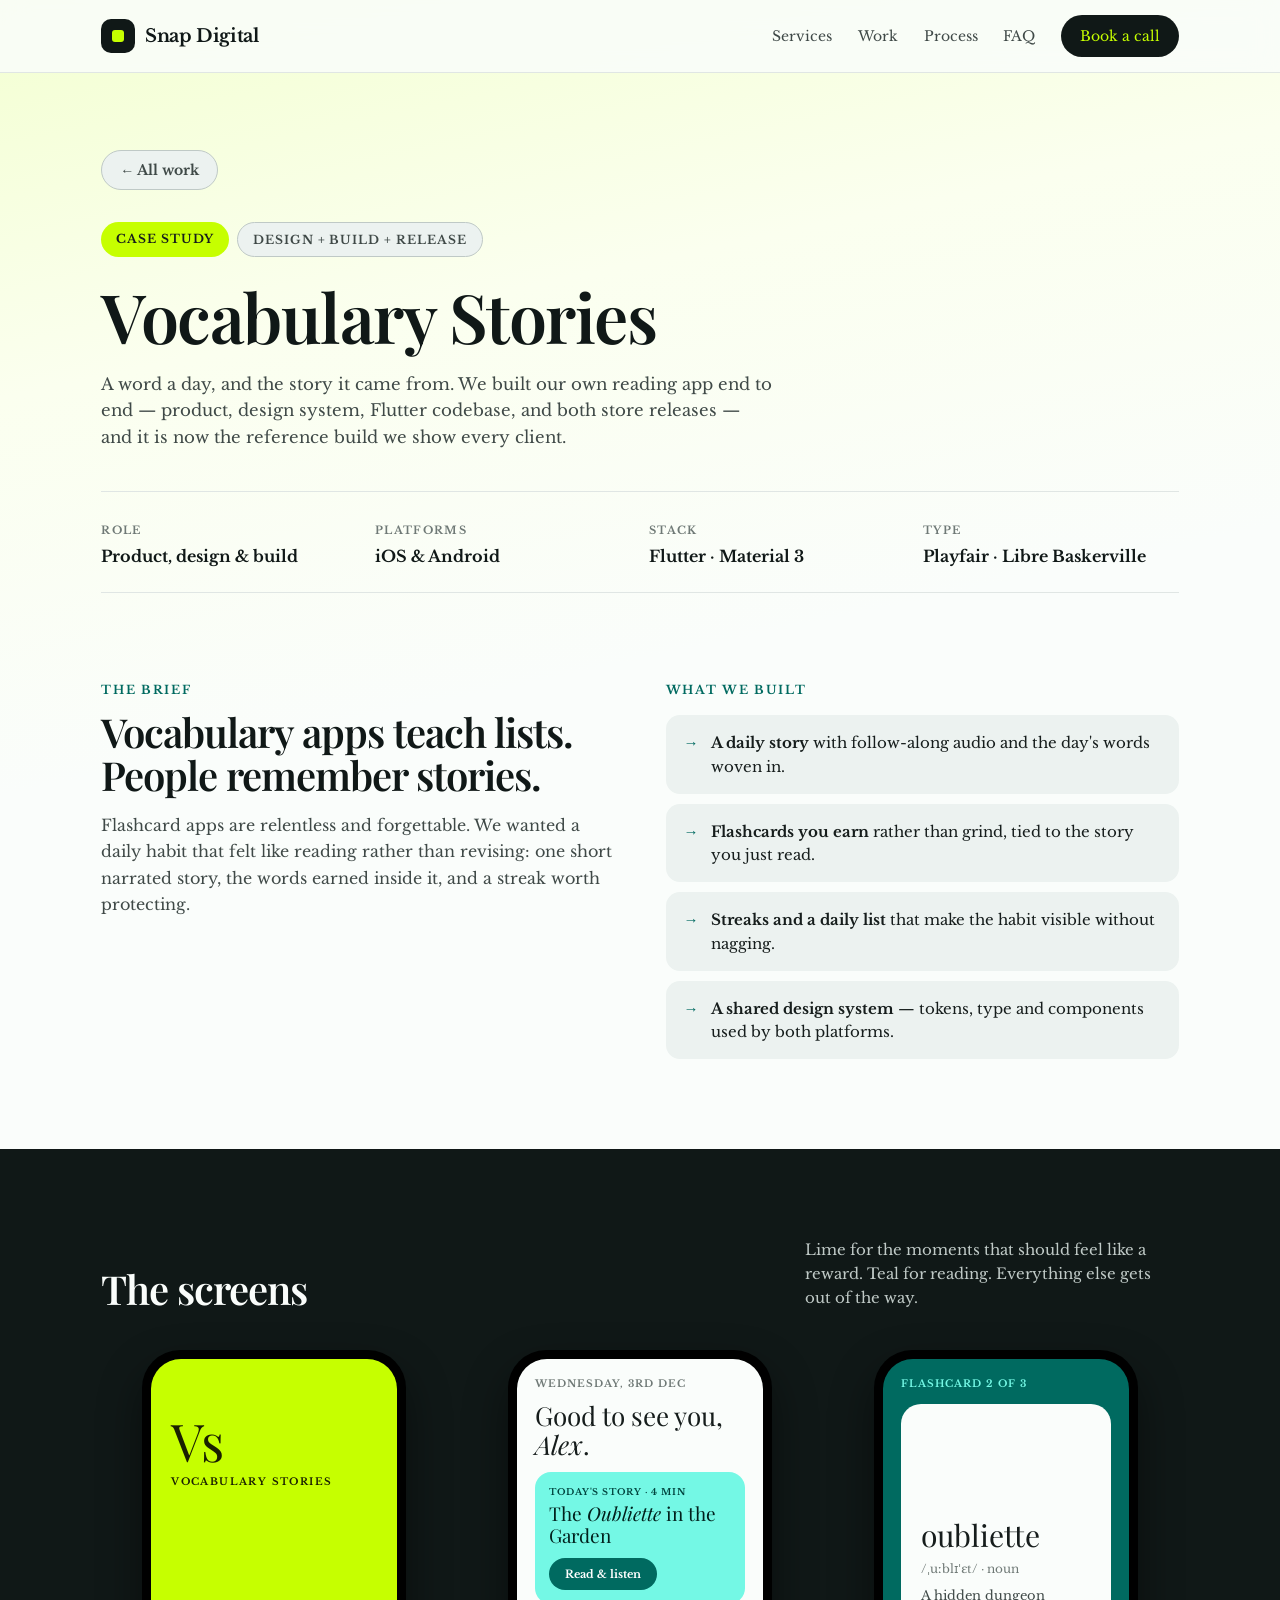
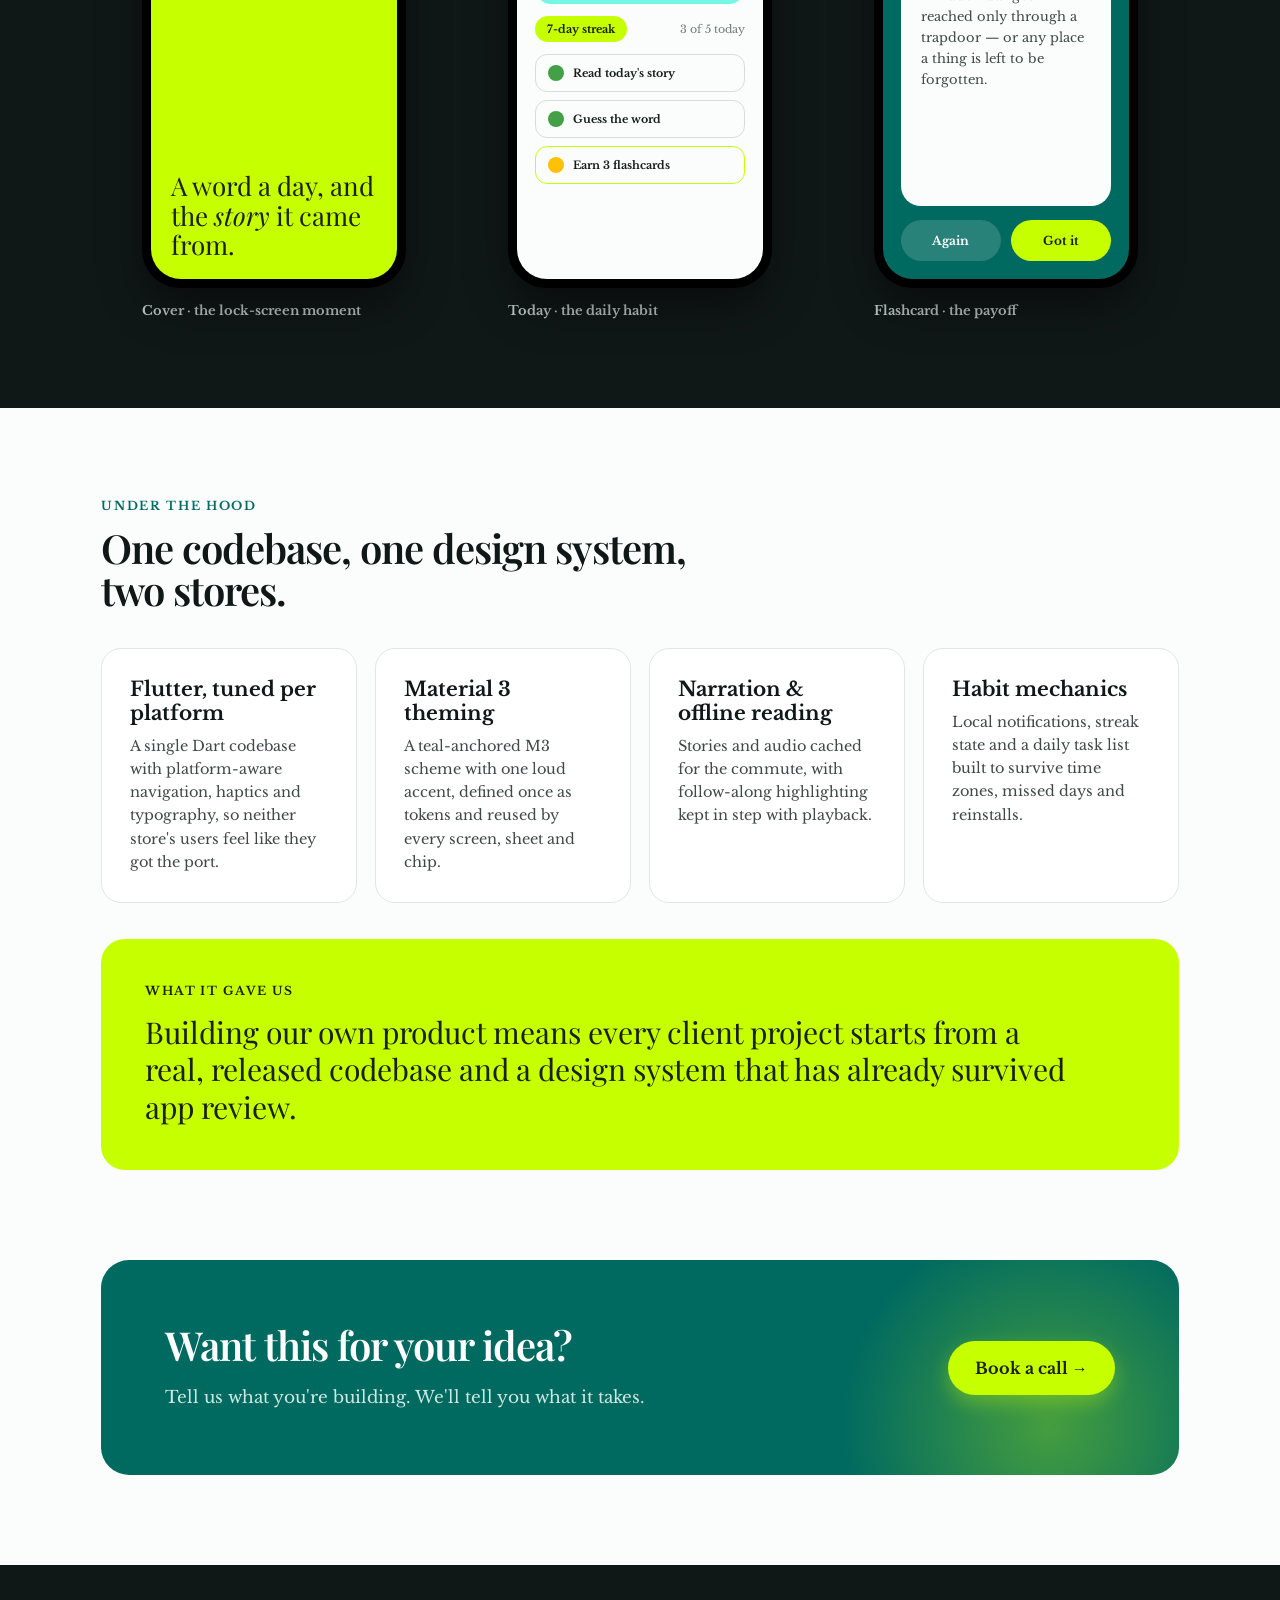
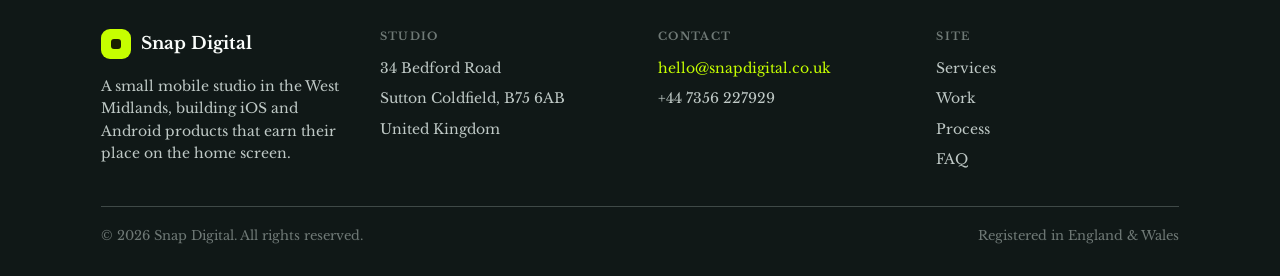
==== commit 6ed8d32d: "Hero phone carousel, Libre Baskerville body, lime-white gradient - Replace the two side-by-side hero" ====
--- a/vocabulary-stories.html
+++ b/vocabulary-stories.html
@@ -32,8 +32,8 @@
     <div class="wrap">
       <a class="back" href="index.html#work">← All work</a>
       <div class="chips" style="margin-top:32px">
-        <span class="chip" style="background:var(--lime); border:0; font-weight:800; letter-spacing:.08em; font-size:12px">CASE STUDY</span>
-        <span class="chip" style="background:var(--surface-2); font-weight:800; letter-spacing:.08em; font-size:12px; color:var(--text-muted)">DESIGN + BUILD + RELEASE</span>
+        <span class="chip" style="background:var(--lime); border:0; font-weight:700; letter-spacing:.08em; font-size:12px">CASE STUDY</span>
+        <span class="chip" style="background:var(--surface-2); font-weight:700; letter-spacing:.08em; font-size:12px; color:var(--text-muted)">DESIGN + BUILD + RELEASE</span>
       </div>
       <h1 class="display h1" style="margin-top:24px">Vocabulary Stories</h1>
       <p class="lede" style="margin-top:20px; max-width:56ch">A word a day, and the story it came from. We built our own reading app end to end — product, design system, Flutter codebase, and both store releases — and it is now the reference build we show every client.</p>
@@ -74,7 +74,7 @@
       <div class="screens reveal">
         <figure>
           <div class="phone">
-            <div class="phone__screen" style="background:var(--lime)">
+            <div class="phone__screen" style="background:var(--lime); aspect-ratio:9 / 19">
               <div class="vs-mark" style="margin-top:36px">Vs</div>
               <div class="vs-name">VOCABULARY STORIES</div>
               <p class="vs-strap">A word a day, and the <em>story</em> it came from.</p>
@@ -84,7 +84,7 @@
         </figure>
         <figure>
           <div class="phone">
-            <div class="phone__screen" style="background:var(--surface); gap:12px; padding:18px">
+            <div class="phone__screen" style="background:var(--surface); aspect-ratio:9 / 19; gap:12px; padding:18px">
               <p class="mini-label">WEDNESDAY, 3RD DEC</p>
               <p class="mini-greet" style="font-size:26px">Good to see you, <em>Alex</em>.</p>
               <div class="story-card">
@@ -107,16 +107,16 @@
         </figure>
         <figure>
           <div class="phone">
-            <div class="phone__screen" style="background:var(--teal); gap:14px; padding:18px">
-              <p style="font-size:10px; font-weight:800; letter-spacing:.1em; color:var(--mint)">FLASHCARD 2 OF 3</p>
+            <div class="phone__screen" style="background:var(--teal); aspect-ratio:9 / 19; gap:14px; padding:18px">
+              <p style="font-size:10px; font-weight:700; letter-spacing:.1em; color:var(--mint)">FLASHCARD 2 OF 3</p>
               <div style="border-radius:20px; background:var(--surface); padding:20px; flex:1; display:flex; flex-direction:column; justify-content:center; gap:10px">
                 <p style="font-family:var(--display); font-size:30px; line-height:1.05">oubliette</p>
                 <p style="font-size:12px; color:var(--text-faint)">/ˌuːblɪˈɛt/ · noun</p>
                 <p style="font-size:13px; line-height:1.6; color:var(--text-muted)">A hidden dungeon reached only through a trapdoor — or any place a thing is left to be forgotten.</p>
               </div>
               <div style="display:flex; gap:10px">
-                <span style="flex:1; text-align:center; padding:13px; border-radius:999px; background:rgba(255,255,255,.16); color:#fff; font-size:12px; font-weight:800">Again</span>
-                <span style="flex:1; text-align:center; padding:13px; border-radius:999px; background:var(--lime); color:var(--lime-ink); font-size:12px; font-weight:900">Got it</span>
+                <span style="flex:1; text-align:center; padding:13px; border-radius:999px; background:rgba(255,255,255,.16); color:#fff; font-size:12px; font-weight:700">Again</span>
+                <span style="flex:1; text-align:center; padding:13px; border-radius:999px; background:var(--lime); color:var(--lime-ink); font-size:12px; font-weight:700">Got it</span>
               </div>
             </div>
           </div>
--- a/styles.css
+++ b/styles.css
@@ -25,7 +25,8 @@
 html { scroll-behavior: smooth; }
 body {
   margin: 0;
-  background: var(--surface);
+  background: linear-gradient(168deg, #F3FFD1 0%, #FBFFEF 34%, var(--surface) 68%) fixed;
+  background-color: var(--surface);
   color: var(--text);
   font-family: var(--body);
   -webkit-font-smoothing: antialiased;
@@ -41,7 +42,7 @@
 
 .wrap { max-width: 1180px; margin: 0 auto; padding: 0 clamp(20px, 4vw, 56px); }
 .section { padding: clamp(56px, 7vw, 104px) 0; }
-.eyebrow { font-size: 12px; font-weight: 800; letter-spacing: .14em; color: var(--teal); text-transform: uppercase; }
+.eyebrow { font-size: 12px; font-weight: 700; letter-spacing: .14em; color: var(--teal); text-transform: uppercase; }
 .eyebrow--lime { color: var(--lime); }
 .display {
   font-family: var(--display); font-weight: 600; line-height: 1.06;
@@ -57,13 +58,13 @@
 .btn {
   display: inline-flex; align-items: center; gap: 10px;
   padding: 16px 26px; border-radius: 999px; border: 1px solid transparent;
-  font-weight: 800; font-size: 16px; transition: all .22s var(--ease);
-}
-.btn--lime { background: var(--lime); color: var(--lime-ink); font-weight: 900; box-shadow: 0 8px 20px rgba(198,255,0,.35); }
+  font-weight: 700; font-size: 16px; transition: all .22s var(--ease);
+}
+.btn--lime { background: var(--lime); color: var(--lime-ink); font-weight: 700; box-shadow: 0 8px 20px rgba(198,255,0,.35); }
 .btn--lime:hover { background: #B2E600; color: var(--lime-ink); transform: translateY(-2px); }
 .btn--ghost { border-color: var(--ink); color: var(--ink); }
 .btn--ghost:hover { background: var(--ink); color: var(--surface); }
-.btn--sm { padding: 11px 18px; font-size: 14px; font-weight: 800; }
+.btn--sm { padding: 11px 18px; font-size: 14px; font-weight: 700; }
 .btn--dark { background: var(--ink); color: var(--lime); }
 .btn--dark:hover { background: var(--teal); color: var(--lime); }
 .btn--onteal { border-color: rgba(255,255,255,.45); color: #fff; }
@@ -76,12 +77,12 @@
   border-bottom: 1px solid var(--line);
 }
 .site-header__inner { display: flex; align-items: center; justify-content: space-between; gap: 24px; height: 72px; }
-.brand { display: flex; align-items: center; gap: 10px; font-weight: 900; font-size: 18px; letter-spacing: -.4px; color: var(--ink); }
+.brand { display: flex; align-items: center; gap: 10px; font-weight: 700; font-size: 18px; letter-spacing: -.4px; color: var(--ink); }
 .brand:hover { color: var(--ink); }
 .brand__mark { width: 34px; height: 34px; border-radius: 10px; background: var(--ink); display: grid; place-items: center; }
 .brand__mark i { width: 12px; height: 12px; border-radius: 3px; background: var(--lime); display: block; }
 .site-nav { display: flex; align-items: center; gap: clamp(14px, 2vw, 30px); }
-.site-nav a { font-weight: 600; font-size: 14px; color: var(--text-muted); }
+.site-nav a { font-weight: 400; font-size: 14px; color: var(--text-muted); }
 .site-nav a:hover { color: var(--ink); }
 .site-nav a.btn { color: var(--lime); }
 .menu-btn { display: none; width: 44px; height: 44px; border: 1px solid var(--line-2); border-radius: 12px; background: transparent; }
@@ -94,7 +95,7 @@
   background: radial-gradient(circle, rgba(198,255,0,.42), rgba(198,255,0,0) 68%);
   animation: glow 9s ease-in-out infinite; pointer-events: none;
 }
-.hero__grid { position: relative; display: grid; grid-template-columns: 1fr; gap: clamp(32px, 5vw, 64px); align-items: center; }
+.hero__grid { position: relative; display: grid; grid-template-columns: minmax(0, 1fr); gap: clamp(28px, 4vw, 56px); align-items: center; }
 .pill {
   display: inline-flex; align-items: center; gap: 9px; padding: 7px 14px 7px 10px; border-radius: 999px;
   background: var(--surface-2); border: 1px solid var(--line-2);
@@ -103,41 +104,54 @@
 .pill i { width: 8px; height: 8px; border-radius: 999px; background: #43A047; animation: blink 2.4s ease-in-out infinite; }
 .hero__cta { display: flex; flex-wrap: wrap; gap: 12px; margin-top: 32px; }
 .hero__note { margin-top: 16px; font-size: 13px; color: var(--text-faint); }
-.hero__art { position: relative; display: flex; flex-wrap: nowrap; justify-content: center; align-items: flex-end; gap: 16px; min-height: 480px; overflow: hidden; }
-.hero__art::before { content: ""; position: absolute; inset: auto 0 0 0; height: 320px; border-radius: 32px; background: var(--surface-2); }
+.hero__art { position: relative; display: flex; flex-direction: column; align-items: center; gap: 18px; min-width: 0; padding: 0 4px; }
+
+/* Hero carousel */
+.carousel { position: relative; width: 100%; max-width: 296px; overflow: hidden; padding: 26px 0; }
+.carousel__track { display: flex; align-items: flex-start; transition: transform .6s cubic-bezier(.22, 1, .36, 1); }
+.carousel__slide { flex: 0 0 100%; width: 100%; display: flex; justify-content: center; box-sizing: border-box; }
+.carousel__ui { position: relative; display: flex; align-items: center; gap: 14px; }
+.carousel__arrow { width: 40px; height: 40px; border-radius: 999px; border: 1px solid var(--line-2); background: #fff; color: var(--ink); font-size: 15px; font-weight: 700; display: grid; place-items: center; transition: all .2s var(--ease); }
+.carousel__arrow:hover { background: var(--ink); color: var(--lime); border-color: var(--ink); }
+.carousel__dots { display: flex; align-items: center; gap: 8px; }
+.carousel__dots button { width: 8px; height: 8px; padding: 0; border: 0; border-radius: 999px; background: var(--line-2); transition: width .3s var(--ease), background .3s var(--ease); }
+.carousel__dots button[aria-current="true"] { width: 26px; background: var(--ink); }
+.carousel__caption { position: relative; font-size: 12px; font-weight: 700; letter-spacing: .12em; color: var(--text-faint); }
 
 /* Phone mockups ---------------------------------------------------------- */
-.phone { position: relative; border-radius: 38px; background: var(--ink); padding: 9px; box-shadow: 0 26px 60px rgba(0,0,0,.26); flex: 0 1 auto; }
+.phone { position: relative; border-radius: 38px; background: var(--ink); padding: 9px; flex: 0 1 auto; }
 .phone__screen { border-radius: 30px; overflow: hidden; padding: 20px; display: flex; flex-direction: column; }
-.phone--a { width: 246px; flex: 0 0 auto; animation: float 8s ease-in-out infinite; }
-.phone--a .phone__screen { background: var(--lime); min-height: 470px; }
-.phone--b { width: 214px; flex: 0 0 auto; margin-bottom: 38px; animation: float-b 8s ease-in-out infinite; }
-.phone--b .phone__screen { background: var(--surface); min-height: 420px; gap: 12px; padding: 16px; }
-.status { display: flex; justify-content: space-between; align-items: center; font-size: 12px; font-weight: 800; color: var(--lime-ink); }
-.status__notch { width: 62px; height: 18px; border-radius: 999px; background: var(--lime-ink); }
-.status__battery { width: 24px; height: 12px; border-radius: 3px; border: 1.5px solid var(--lime-ink); padding: 1.5px; }
-.status__battery i { display: block; width: 70%; height: 100%; border-radius: 1px; background: var(--lime-ink); }
+.phone--a { width: 100%; max-width: 252px; animation: bob 7s ease-in-out infinite; }
+.phone--a .phone__screen { background: var(--lime); aspect-ratio: 9 / 19; }
+.phone--b { width: 100%; max-width: 252px; background: transparent; border: 9px solid var(--ink); padding: 0; animation: bob 7s ease-in-out infinite; animation-delay: -1.6s; }
+.phone--b .phone__screen { background: transparent; aspect-ratio: 9 / 19; gap: 10px; padding: 16px; }
+.status { position: relative; display: flex; justify-content: space-between; align-items: center; font-size: 12px; font-weight: 700; color: var(--lime-ink); }
+.status__notch { position: absolute; left: 50%; top: 50%; transform: translate(-50%, -50%); width: 62px; height: 18px; border-radius: 999px; background: var(--lime-ink); }
+.status__cell { display: inline-flex; align-items: center; gap: 1.5px; }
+.status__cell::after { content: ""; width: 1.8px; height: 4.5px; border-radius: 0 2px 2px 0; background: rgba(26,32,0,.45); }
+.status__battery { width: 23px; height: 11.5px; border-radius: 3.5px; border: 1.2px solid rgba(26,32,0,.45); padding: 1.4px; }
+.status__battery i { display: block; width: 68%; height: 100%; border-radius: 1.8px; background: var(--lime-ink); }
 .vs-mark { font-family: var(--display); font-size: 52px; line-height: 1; color: var(--lime-ink); margin-top: 34px; }
-.vs-name { margin-top: 8px; font-size: 10px; font-weight: 800; letter-spacing: .14em; color: var(--lime-ink); }
+.vs-name { margin-top: 8px; font-size: 10px; font-weight: 700; letter-spacing: .14em; color: var(--lime-ink); }
 .vs-strap { margin-top: auto; font-family: var(--display); font-size: 26px; line-height: 1.12; color: var(--lime-ink); }
-.mini-label { font-size: 10px; font-weight: 800; letter-spacing: .1em; color: var(--text-faint); }
+.mini-label { font-size: 10px; font-weight: 700; letter-spacing: .1em; color: var(--text-faint); }
 .mini-greet { font-family: var(--display); font-size: 24px; line-height: 1.1; color: var(--text); }
 .story-card { border-radius: 16px; background: var(--mint); padding: 14px; }
-.story-card__kicker { font-size: 9px; font-weight: 800; letter-spacing: .1em; color: var(--teal-deep); }
+.story-card__kicker { font-size: 9px; font-weight: 700; letter-spacing: .1em; color: var(--teal-deep); }
 .story-card__title { margin-top: 6px; font-family: var(--display); font-size: 19px; line-height: 1.15; color: #00201C; }
-.story-card__btn { margin-top: 12px; display: inline-flex; padding: 9px 16px; border-radius: 999px; background: var(--teal); color: #fff; font-size: 11px; font-weight: 800; }
-.streak { display: inline-flex; align-self: flex-start; padding: 6px 12px; border-radius: 999px; background: var(--lime); font-size: 11px; font-weight: 900; color: var(--lime-ink); }
+.story-card__btn { margin-top: 12px; display: inline-flex; padding: 9px 16px; border-radius: 999px; background: var(--teal); color: #fff; font-size: 11px; font-weight: 700; }
+.streak { display: inline-flex; align-self: flex-start; padding: 6px 12px; border-radius: 999px; background: var(--lime); font-size: 11px; font-weight: 700; color: var(--lime-ink); }
 .task-list { display: flex; flex-direction: column; gap: 8px; }
-.task { display: flex; align-items: center; gap: 9px; padding: 10px 12px; border-radius: 12px; background: var(--surface-2); font-size: 11px; font-weight: 700; }
+.task { display: flex; align-items: center; gap: 9px; padding: 10px 12px; border-radius: 12px; background: transparent; border: 1px solid rgba(16,24,23,.14); font-size: 11px; font-weight: 700; }
 .task i { width: 16px; height: 16px; border-radius: 999px; background: #43A047; }
-.task--next { background: var(--mint-soft); border: 1px solid var(--lime); }
+.task--next { background: transparent; border: 1px solid var(--lime); }
 .task--next i { background: #FFC107; }
 
 /* Marquee ---------------------------------------------------------------- */
 .marquee { background: var(--ink); padding: 18px 0; overflow: hidden; border-top: 1px solid var(--line); border-bottom: 1px solid var(--line); }
 .marquee__track { display: flex; width: max-content; animation: scroll 28s linear infinite; }
 .marquee__group { display: flex; align-items: center; gap: 40px; padding-right: 40px; }
-.marquee__group span { font-size: 14px; font-weight: 800; letter-spacing: .14em; color: #DAE5E2; white-space: nowrap; }
+.marquee__group span { font-size: 14px; font-weight: 700; letter-spacing: .14em; color: #DAE5E2; white-space: nowrap; }
 .marquee__group span.on { color: var(--lime); }
 .marquee__group span.alt { color: var(--mint); }
 .marquee__group b { color: #4A635F; font-weight: 400; }
@@ -149,8 +163,8 @@
 @media (max-width: 560px) { .grid--4 { grid-template-columns: minmax(0, 1fr); } }
 .card { padding: 28px; border-radius: 20px; background: #fff; border: 1px solid var(--line); transition: transform .24s var(--ease), box-shadow .24s var(--ease); }
 .card:hover { transform: translateY(-6px); box-shadow: 0 14px 30px rgba(0,0,0,.10); }
-.card__num { width: 44px; height: 44px; border-radius: 14px; background: var(--mint-soft); display: grid; place-items: center; font-weight: 900; color: var(--teal-deep); }
-.card h3 { margin-top: 20px; font-size: 20px; font-weight: 800; color: var(--ink); }
+.card__num { width: 44px; height: 44px; border-radius: 14px; background: var(--mint-soft); display: grid; place-items: center; font-weight: 700; color: var(--teal-deep); }
+.card h3 { margin-top: 20px; font-size: 20px; font-weight: 700; color: var(--ink); }
 .card p { margin-top: 10px; font-size: 14.5px; line-height: 1.6; color: var(--text-muted); }
 .card--dark { background: var(--ink); border-color: var(--ink); }
 .card--dark .card__num { background: var(--lime); color: var(--lime-ink); }
@@ -173,22 +187,22 @@
 }
 .case:hover { transform: translateY(-6px); }
 .case__body { padding: clamp(28px, 4vw, 48px); display: flex; flex-direction: column; justify-content: space-between; gap: 32px; }
-.case__tag { display: inline-flex; padding: 6px 13px; border-radius: 999px; background: var(--lime-ink); color: var(--lime); font-size: 11px; font-weight: 800; letter-spacing: .1em; }
+.case__tag { display: inline-flex; padding: 6px 13px; border-radius: 999px; background: var(--lime-ink); color: var(--lime); font-size: 11px; font-weight: 700; letter-spacing: .1em; }
 .case__title { margin-top: 24px; font-family: var(--display); font-weight: 600; font-size: clamp(30px, 3.4vw, 44px); line-height: 1.05; letter-spacing: -1px; color: var(--lime-ink); }
 .case__body p { margin-top: 16px; max-width: 44ch; font-size: 16px; line-height: 1.6; color: var(--lime-ink); }
 .case__meta { display: flex; flex-wrap: wrap; gap: 8px; align-items: center; }
-.case__meta .chip { background: rgba(26,32,0,.1); border: 0; font-weight: 800; color: var(--lime-ink); }
-.case__more { margin-left: auto; font-weight: 900; color: var(--lime-ink); }
+.case__meta .chip { background: rgba(26,32,0,.1); border: 0; font-weight: 700; color: var(--lime-ink); }
+.case__more { margin-left: auto; font-weight: 700; color: var(--lime-ink); }
 .case__art { position: relative; min-height: 320px; background: var(--lime-ink); display: flex; align-items: flex-end; justify-content: center; padding: 36px 24px 0; }
 .nda { margin-top: 18px; padding: 24px 28px; border-radius: 20px; border: 1px dashed #4A635F; display: flex; flex-wrap: wrap; gap: 16px; align-items: center; justify-content: space-between; }
 .nda p { max-width: 62ch; font-size: 15px; line-height: 1.6; color: var(--line-2); }
-.nda a { font-weight: 800; color: var(--lime); }
+.nda a { font-weight: 700; color: var(--lime); }
 .nda a:hover { color: var(--surface); }
 
 /* Process ---------------------------------------------------------------- */
 .step { padding: 26px; border-radius: 20px; background: var(--surface-2); border-top: 4px solid var(--teal); }
-.step__num { font-size: 12px; font-weight: 800; letter-spacing: .1em; color: var(--teal); }
-.step h3 { margin-top: 12px; font-size: 19px; font-weight: 800; color: var(--ink); }
+.step__num { font-size: 12px; font-weight: 700; letter-spacing: .1em; color: var(--teal); }
+.step h3 { margin-top: 12px; font-size: 19px; font-weight: 700; color: var(--ink); }
 .step p { margin-top: 10px; font-size: 14px; line-height: 1.6; color: var(--text-muted); }
 .step--dark { background: var(--ink); border-top-color: var(--lime); }
 .step--dark .step__num { color: var(--lime); }
@@ -202,7 +216,7 @@
 .faq__q {
   width: 100%; display: flex; gap: 16px; align-items: center; justify-content: space-between;
   padding: 20px 22px; background: transparent; border: 0; text-align: left;
-  font-size: 16.5px; font-weight: 800; color: var(--ink);
+  font-size: 16.5px; font-weight: 700; color: var(--ink);
 }
 .faq__q span { font-size: 22px; color: var(--teal); transition: transform .2s var(--ease); }
 .faq__item.open .faq__q span { transform: rotate(45deg); }
@@ -221,32 +235,32 @@
 .cta__actions { display: flex; flex-wrap: wrap; gap: 12px; margin-top: 32px; }
 .cta__cards { display: flex; flex-direction: column; gap: 12px; }
 .cta__card { padding: 20px 22px; border-radius: 18px; background: rgba(255,255,255,.1); border: 1px solid rgba(255,255,255,.2); }
-.cta__card div { font-size: 11px; font-weight: 800; letter-spacing: .12em; color: var(--mint); }
-.cta__card a, .cta__card p { margin-top: 6px; font-size: 17px; font-weight: 800; color: #fff; line-height: 1.5; }
+.cta__card div { font-size: 11px; font-weight: 700; letter-spacing: .12em; color: var(--mint); }
+.cta__card a, .cta__card p { margin-top: 6px; font-size: 17px; font-weight: 700; color: #fff; line-height: 1.5; }
 .cta__card a:hover { color: var(--lime); }
 
 /* Footer ----------------------------------------------------------------- */
 .site-footer { background: var(--ink); padding: clamp(40px, 5vw, 64px) 0 32px; }
 .site-footer .grid-4 { display: grid; grid-template-columns: repeat(auto-fit, minmax(min(220px, 100%), 1fr)); gap: 36px; }
 .site-footer p, .site-footer li { font-size: 14px; line-height: 1.6; color: var(--line-2); }
-.site-footer h4 { font-size: 11px; font-weight: 800; letter-spacing: .12em; color: var(--text-faint); }
+.site-footer h4 { font-size: 11px; font-weight: 700; letter-spacing: .12em; color: var(--text-faint); }
 .site-footer ul { margin-top: 14px; display: flex; flex-direction: column; gap: 8px; }
 .site-footer a { color: var(--line-2); font-size: 14px; }
 .site-footer a:hover { color: var(--surface); }
 .site-footer a.lime { color: var(--lime); }
-.footer-brand { display: flex; align-items: center; gap: 10px; font-weight: 900; font-size: 17px; color: var(--surface); }
+.footer-brand { display: flex; align-items: center; gap: 10px; font-weight: 700; font-size: 17px; color: var(--surface); }
 .footer-brand__mark { width: 30px; height: 30px; border-radius: 9px; background: var(--lime); display: grid; place-items: center; }
 .footer-brand__mark i { width: 10px; height: 10px; border-radius: 3px; background: var(--lime-ink); display: block; }
 .footer-bottom { margin-top: 36px; padding-top: 20px; border-top: 1px solid var(--text-muted); display: flex; flex-wrap: wrap; gap: 12px; justify-content: space-between; font-size: 13px; color: var(--text-faint); }
 
 /* Case study page -------------------------------------------------------- */
 .case-meta { margin-top: 40px; display: grid; grid-template-columns: repeat(auto-fit, minmax(min(180px, 100%), 1fr)); gap: 18px; padding: 26px 0; border-top: 1px solid var(--line); border-bottom: 1px solid var(--line); }
-.case-meta div span { font-size: 11px; font-weight: 800; letter-spacing: .12em; color: var(--text-faint); }
-.case-meta div p { margin-top: 8px; font-size: 16px; font-weight: 800; color: var(--ink); }
+.case-meta div span { font-size: 11px; font-weight: 700; letter-spacing: .12em; color: var(--text-faint); }
+.case-meta div p { margin-top: 8px; font-size: 16px; font-weight: 700; color: var(--ink); }
 .two-col { display: grid; grid-template-columns: repeat(auto-fit, minmax(min(300px, 100%), 1fr)); gap: clamp(28px, 4vw, 56px); }
 .bullets { margin-top: 18px; display: flex; flex-direction: column; gap: 10px; }
 .bullets li { display: flex; gap: 12px; padding: 16px 18px; border-radius: 14px; background: var(--surface-2); font-size: 15px; line-height: 1.55; color: var(--text); }
-.bullets li::before { content: "→"; font-weight: 900; color: var(--teal); }
+.bullets li::before { content: "→"; font-weight: 700; color: var(--teal); }
 .screens { margin-top: 40px; display: grid; grid-template-columns: repeat(auto-fit, minmax(min(230px, 100%), 1fr)); gap: 20px; justify-items: center; }
 .screens figure { margin: 0; width: 100%; max-width: 264px; }
 .screens figcaption { margin-top: 14px; font-size: 13px; font-weight: 700; color: var(--line-2); }
@@ -254,8 +268,8 @@
 .screens .phone__screen { min-height: 440px; }
 .quote { margin-top: 36px; padding: clamp(26px, 4vw, 44px); border-radius: 24px; background: var(--lime); }
 .quote p { margin-top: 16px; max-width: 60ch; font-family: var(--display); font-size: clamp(20px, 2.4vw, 30px); line-height: 1.25; color: var(--lime-ink); text-wrap: pretty; }
-.quote div { font-size: 12px; font-weight: 800; letter-spacing: .12em; color: var(--lime-ink); }
-.back { display: inline-flex; align-items: center; gap: 8px; padding: 10px 18px; border-radius: 999px; background: var(--surface-2); border: 1px solid var(--line-2); font-size: 14px; font-weight: 800; color: var(--text-muted); }
+.quote div { font-size: 12px; font-weight: 700; letter-spacing: .12em; color: var(--lime-ink); }
+.back { display: inline-flex; align-items: center; gap: 8px; padding: 10px 18px; border-radius: 999px; background: var(--surface-2); border: 1px solid var(--line-2); font-size: 14px; font-weight: 700; color: var(--text-muted); }
 .back:hover { background: var(--ink); color: var(--lime); border-color: var(--ink); }
 
 /* Utilities, chrome, motion --------------------------------------------- */
@@ -264,6 +278,7 @@
 @media (prefers-reduced-motion: reduce) {
   .reveal { opacity: 1; transform: none; transition: none; }
   .marquee__track, .phone, .hero__glow, .cta::after { animation: none !important; }
+  .carousel__track { transition: none; }
 }
 .cookie {
   position: fixed; left: 0; right: 0; bottom: 0; z-index: 90; transform: translateY(110%);
@@ -280,19 +295,15 @@
 .to-top.show { opacity: 1; pointer-events: auto; }
 
 @keyframes scroll { from { transform: translateX(0); } to { transform: translateX(-50%); } }
-@keyframes float { 0%, 100% { transform: translateY(0) rotate(-1.5deg); } 50% { transform: translateY(-18px) rotate(-1.5deg); } }
-@keyframes float-b { 0%, 100% { transform: translateY(-10px) rotate(3deg); } 50% { transform: translateY(8px) rotate(3deg); } }
+@keyframes bob { 0% { transform: translateY(8px); } 8% { transform: translateY(4px); } 46% { transform: translateY(-10px); } 54% { transform: translateY(-5px); } 62% { transform: translateY(-9px); } 94% { transform: translateY(6px); } 100% { transform: translateY(8px); } }
 @keyframes glow { 0%, 100% { opacity: .55; transform: scale(1); } 50% { opacity: .9; transform: scale(1.08); } }
 @keyframes blink { 0%, 100% { opacity: 1; } 50% { opacity: .25; } }
 
-@media (min-width: 1024px) {
-  .hero__grid { grid-template-columns: 1fr 1fr; }
-}
-/* hero phones: single phone on small screens */
-@media (max-width: 900px) {
-  .phone--b { display: none; }
-  .phone--a { animation: none; transform: none; width: 260px; }
-  .hero__art { min-height: 0; padding-top: 8px; }
+@media (max-width: 899px) {
+  .hero__art { order: -1; }
+}
+@media (min-width: 900px) {
+  .hero__grid { grid-template-columns: 1.08fr .92fr; }
 }
 @media (max-width: 760px) {
   .site-nav { display: none; }
@@ -303,6 +314,5 @@
   .site-nav.open a { padding: 12px 0; font-size: 16px; }
   .site-nav.open a.btn { justify-content: center; margin-top: 8px; }
   .menu-btn { display: block; }
-  .hero__art { min-height: 420px; }
   .case__more { margin-left: 0; }
 }
